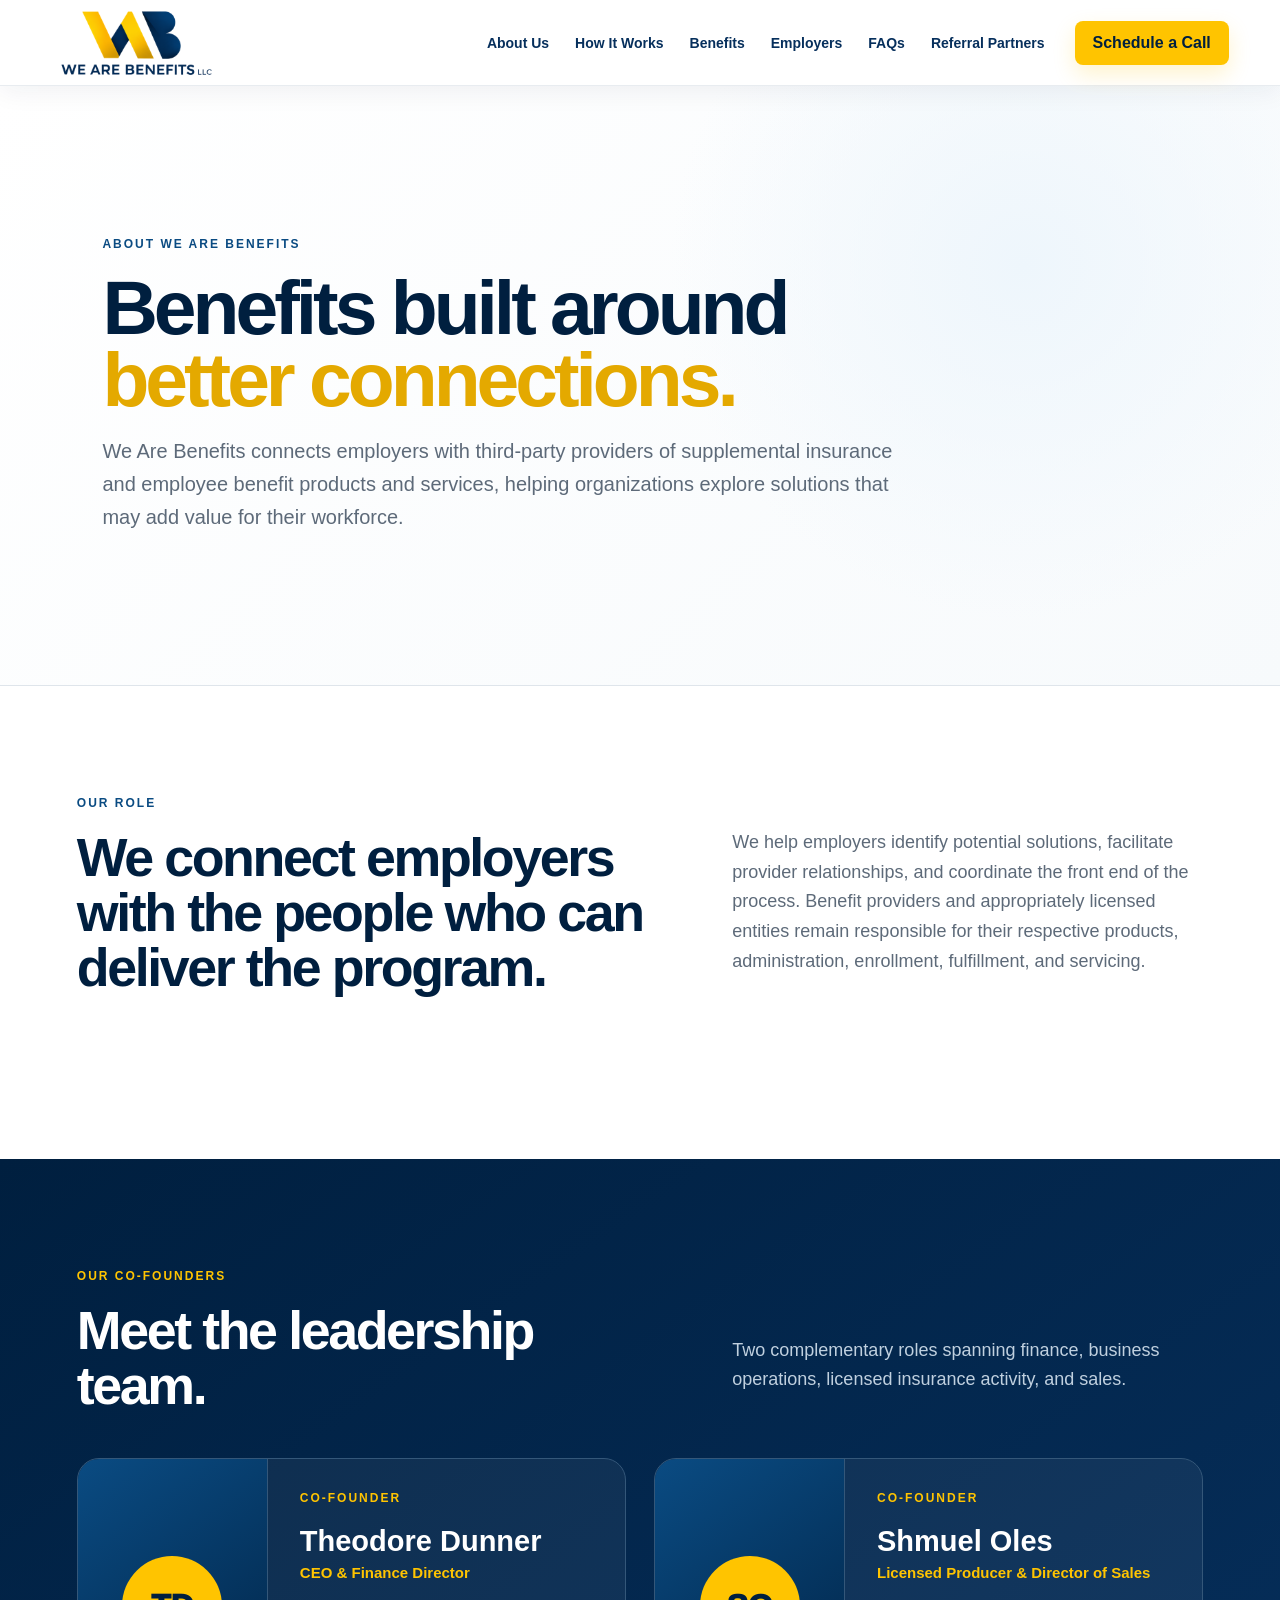
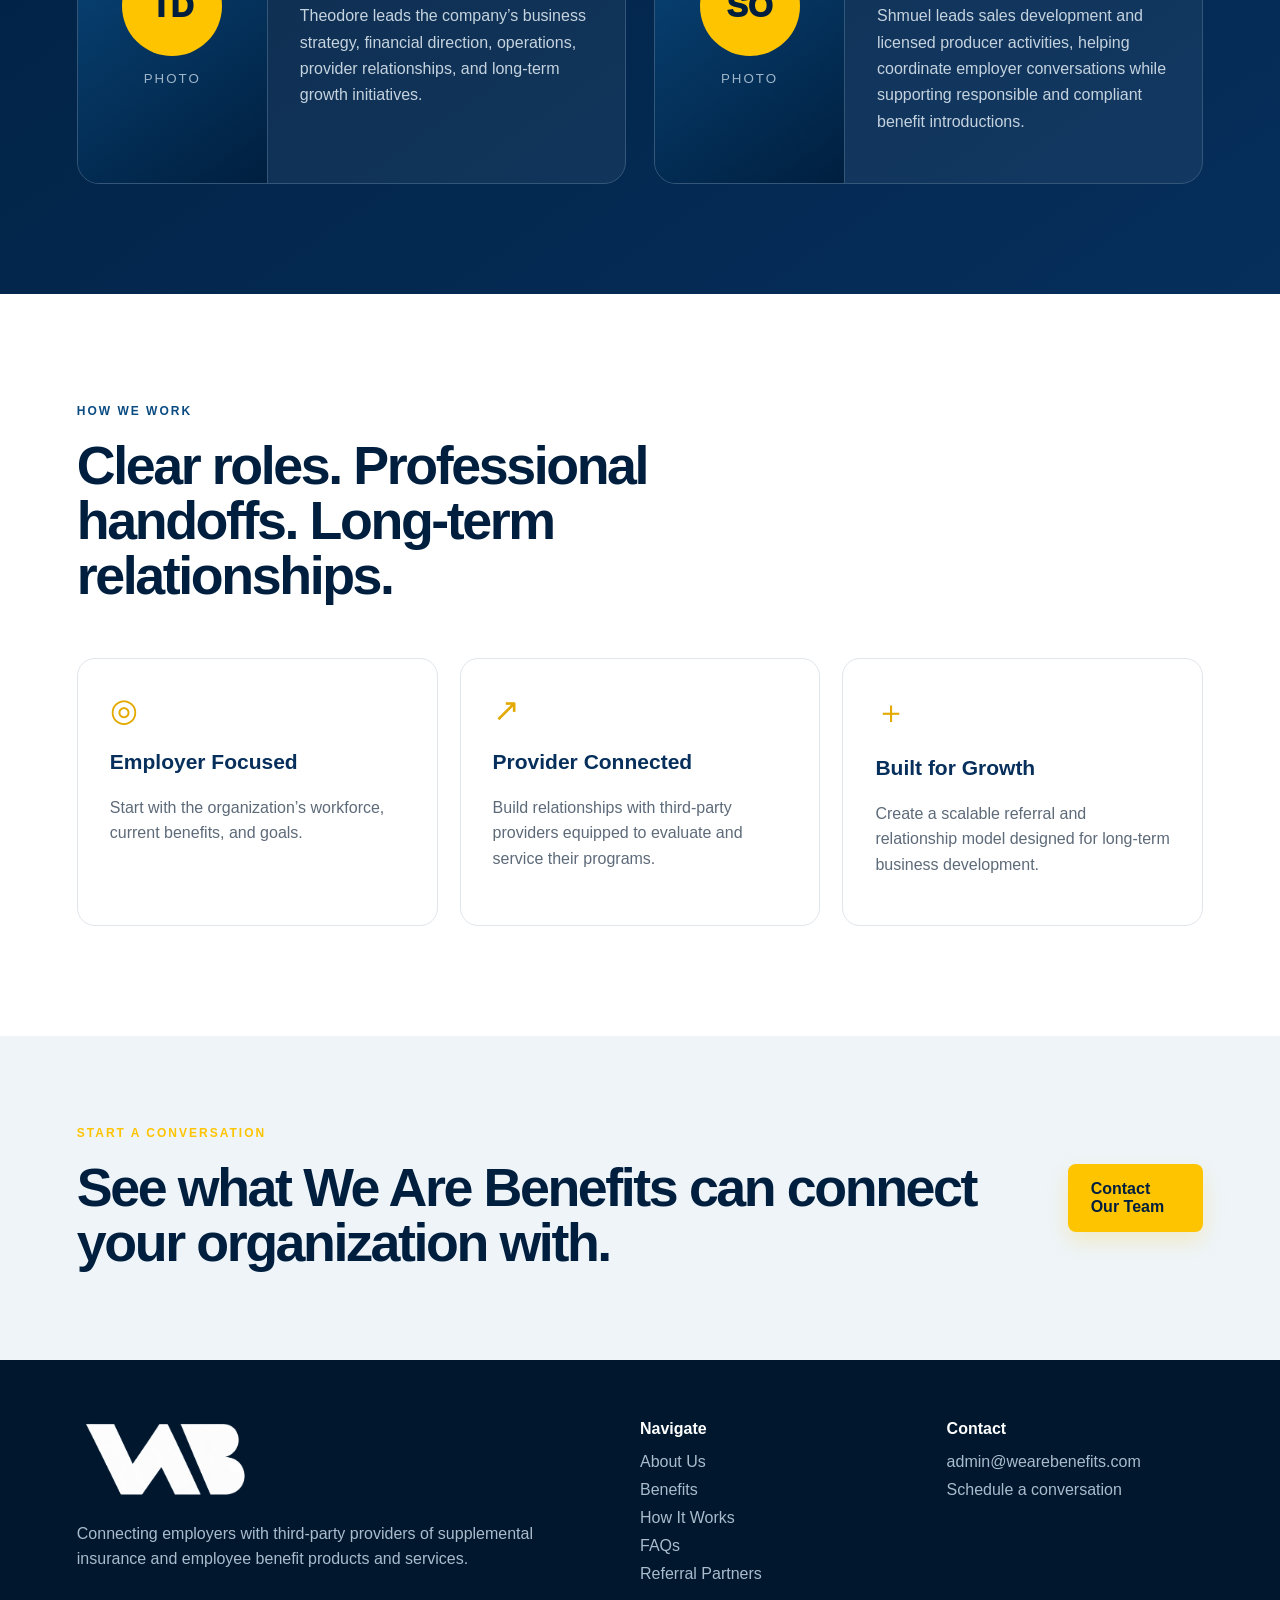
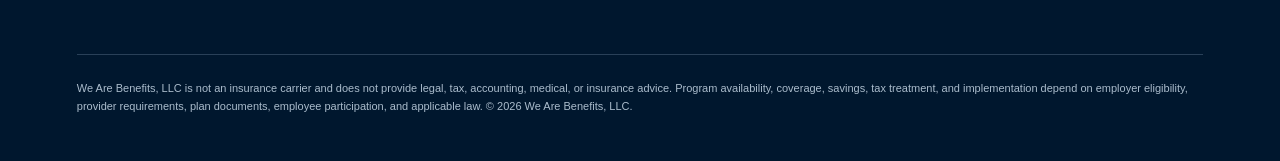
==== about.html @ 4e1fd021 "Add files via upload" ====
<!doctype html><html lang="en"><head><meta charset="utf-8"><meta name="viewport" content="width=device-width,initial-scale=1"><link rel="stylesheet" href="styles.css"><link rel="stylesheet" href="pages-additions.css"><title>About Us | We Are Benefits</title></head><body><header class="site-header"><a class="brand" href="index.html"><img src="wab-logo-yb-with-name.png" alt="We Are Benefits LLC"></a><button class="menu" aria-label="Toggle menu">☰</button><nav><a href="about.html">About Us</a><a href="index.html#how">How It Works</a><a href="index.html#benefits">Benefits</a><a href="index.html#employers">Employers</a><a href="faq.html">FAQs</a><a href="referral-partners.html">Referral Partners</a></nav><a class="btn btn-small" href="mailto:admin@wearebenefits.com">Schedule a Call</a></header><main class="subpage"><section class="page-hero about-hero"><div class="eyebrow">ABOUT WE ARE BENEFITS</div><h1>Benefits built around<br><span>better connections.</span></h1><p>We Are Benefits connects employers with third-party providers of supplemental insurance and employee benefit products and services, helping organizations explore solutions that may add value for their workforce.</p></section>
<section class="section"><div class="section-head"><div><div class="eyebrow">OUR ROLE</div><h2>We connect employers with the people who can deliver the program.</h2></div><p>We help employers identify potential solutions, facilitate provider relationships, and coordinate the front end of the process. Benefit providers and appropriately licensed entities remain responsible for their respective products, administration, enrollment, fulfillment, and servicing.</p></div></section>
<section class="navy-section team-section"><div class="section-head light"><div><div class="eyebrow gold">OUR CO-FOUNDERS</div><h2>Meet the leadership team.</h2></div><p>Two complementary roles spanning finance, business operations, licensed insurance activity, and sales.</p></div><div class="team-grid"><article class="person-card"><div class="person-photo"><span>TD</span><small>PHOTO</small></div><div class="person-copy"><div class="eyebrow gold">CO-FOUNDER</div><h3>Theodore Dunner</h3><h4>CEO &amp; Finance Director</h4><p>Theodore leads the company’s business strategy, financial direction, operations, provider relationships, and long-term growth initiatives.</p></div></article><article class="person-card"><div class="person-photo"><span>SO</span><small>PHOTO</small></div><div class="person-copy"><div class="eyebrow gold">CO-FOUNDER</div><h3>Shmuel Oles</h3><h4>Licensed Producer &amp; Director of Sales</h4><p>Shmuel leads sales development and licensed producer activities, helping coordinate employer conversations while supporting responsible and compliant benefit introductions.</p></div></article></div></section>
<section class="section values"><div class="section-head"><div><div class="eyebrow">HOW WE WORK</div><h2>Clear roles. Professional handoffs. Long-term relationships.</h2></div></div><div class="three"><article><div class="icon">◎</div><h3>Employer Focused</h3><p>Start with the organization’s workforce, current benefits, and goals.</p></article><article><div class="icon">↗</div><h3>Provider Connected</h3><p>Build relationships with third-party providers equipped to evaluate and service their programs.</p></article><article><div class="icon">＋</div><h3>Built for Growth</h3><p>Create a scalable referral and relationship model designed for long-term business development.</p></article></div></section>
<section class="partners"><div><div class="eyebrow gold">START A CONVERSATION</div><h2>See what We Are Benefits can connect your organization with.</h2></div><a class="btn" href="mailto:admin@wearebenefits.com">Contact Our Team</a></section></main><footer><div><img src="WAB_Logo_YW.png" alt="We Are Benefits LLC"><p>Connecting employers with third-party providers of supplemental insurance and employee benefit products and services.</p></div><div><b>Navigate</b><a href="about.html">About Us</a><a href="index.html#benefits">Benefits</a><a href="index.html#how">How It Works</a><a href="faq.html">FAQs</a><a href="referral-partners.html">Referral Partners</a></div><div><b>Contact</b><a href="mailto:admin@wearebenefits.com">admin@wearebenefits.com</a><a href="mailto:admin@wearebenefits.com">Schedule a conversation</a></div><p class="legal">We Are Benefits, LLC is not an insurance carrier and does not provide legal, tax, accounting, medical, or insurance advice. Program availability, coverage, savings, tax treatment, and implementation depend on employer eligibility, provider requirements, plan documents, employee participation, and applicable law. © 2026 We Are Benefits, LLC.</p></footer><script src="script.js"></script></body></html>
---- styles.css ----
:root{--navy:#062f5c;--navy2:#001f3f;--blue:#0a4b82;--gold:#ffc400;--gold2:#e4a900;--ink:#0b1d31;--muted:#5d6a79;--paper:#f7f8fa;--line:#dfe5eb}*{box-sizing:border-box}html{scroll-behavior:smooth;scroll-padding-top:92px}body{margin:0;font-family:Inter,Arial,Helvetica,sans-serif;color:var(--ink);background:white}.site-header{height:86px;position:fixed;z-index:1000;top:0;left:0;right:0;display:flex;align-items:center;gap:30px;padding:12px max(4vw,24px);background:rgba(255,255,255,.96);backdrop-filter:blur(16px);border-bottom:1px solid rgba(6,47,92,.09);box-shadow:0 6px 24px rgba(0,31,63,.06)}.brand img{width:172px;display:block}.site-header nav{display:flex;gap:26px;margin-left:auto}.site-header nav a,.text-link{color:var(--navy);text-decoration:none;font-weight:700;font-size:14px}.btn{display:inline-flex;justify-content:center;align-items:center;padding:16px 23px;border-radius:8px;background:var(--gold);color:var(--navy2);font-weight:900;text-decoration:none;border:0;box-shadow:0 9px 22px rgba(255,196,0,.2);transition:.2s}.btn:hover{transform:translateY(-2px)}.btn-small{padding:13px 18px}.menu{display:none;border:0;background:none;font-size:26px;color:var(--navy)}main{padding-top:86px}.hero{min-height:720px;padding:92px max(6vw,40px) 72px;display:grid;grid-template-columns:1.05fr .95fr;gap:70px;align-items:center;overflow:hidden;background:radial-gradient(circle at 75% 25%,#eef6fc 0,transparent 30%),linear-gradient(135deg,#fff 0,#f9fbfd 70%)}.eyebrow{font-size:12px;letter-spacing:2px;font-weight:900;color:var(--blue);margin-bottom:20px}.eyebrow.gold{color:var(--gold)}h1{font-size:clamp(56px,6vw,92px);line-height:.94;letter-spacing:-4px;margin:0;color:var(--navy2)}h1 span,.contact h2 span{color:var(--gold2)}.hero-copy>p{font-size:20px;line-height:1.65;color:var(--muted);max-width:700px}.actions{display:flex;gap:24px;align-items:center;margin:34px 0}.trust{display:flex;flex-wrap:wrap;gap:12px 22px;padding-top:28px;border-top:1px solid var(--line);font-size:13px;color:var(--muted)}.trust b{color:var(--navy)}.hero-art{height:540px;position:relative;display:flex;align-items:center;justify-content:center}.gold-slab{position:absolute;width:300px;height:520px;background:linear-gradient(160deg,var(--gold),#f0a900);transform:rotate(-17deg);border-radius:18px;right:14%;box-shadow:0 30px 70px rgba(228,169,0,.25)}.dashboard{position:relative;width:min(520px,92%);background:linear-gradient(145deg,#063c70,#001f3f);border-radius:24px;padding:34px;color:#fff;box-shadow:0 35px 70px rgba(0,31,63,.3);transform:rotate(2deg)}.dash-top{display:flex;justify-content:space-between;font-size:13px;color:#c9d9e8}.dash-top b{color:var(--gold)}.metric{padding:50px 0 25px}.metric small,.metric span{display:block;color:#b9cadb}.metric strong{display:block;font-size:56px;margin:8px 0}.bars{height:130px;display:flex;align-items:flex-end;gap:12px;border-bottom:1px solid #52708d}.bars i{flex:1;background:linear-gradient(var(--gold),#f0a900);border-radius:5px 5px 0 0}.mini-grid{display:grid;grid-template-columns:1fr 1fr;gap:15px;margin-top:25px}.mini-grid div{background:rgba(255,255,255,.07);padding:16px;border-radius:12px}.mini-grid small{display:block;color:#a8bfd3}.stat-strip{display:grid;grid-template-columns:repeat(4,1fr);background:var(--navy2);color:white;padding:28px max(6vw,40px);gap:30px}.stat-strip div{border-right:1px solid #36536e}.stat-strip div:last-child{border:0}.stat-strip b,.stat-strip span{display:block}.stat-strip b{font-size:25px;color:var(--gold)}.stat-strip span{font-size:13px;color:#b8c8d8;margin-top:5px}.section,.process{padding:110px max(6vw,40px)}.section-head{display:grid;grid-template-columns:1.1fr .9fr;gap:80px;align-items:end;margin-bottom:55px}.section-head h2,.partners h2,.contact h2,.calc-copy h2{font-size:clamp(38px,4.2vw,64px);line-height:1.02;letter-spacing:-2.4px;margin:0;color:var(--navy2)}.section-head>p{font-size:18px;line-height:1.65;color:var(--muted)}.cards{display:grid;grid-template-columns:repeat(4,1fr);gap:18px}.cards article,.three article{padding:32px;border:1px solid var(--line);border-radius:18px;background:#fff}.cards span{font-size:12px;font-weight:900;color:var(--gold2)}h3{color:var(--navy);font-size:21px}.cards p,.three p{color:var(--muted);line-height:1.6}.navy-section{padding:110px max(6vw,40px);background:linear-gradient(145deg,var(--navy2),var(--navy));color:white}.section-head.light h2{color:white}.section-head.light>p{color:#c0d0df}.benefit-grid{display:grid;grid-template-columns:.9fr 1.1fr;gap:50px}.benefit-feature{padding:40px;border:1px solid #345779;border-radius:20px;background:rgba(255,255,255,.04)}.benefit-feature h3{font-size:30px;color:white}.benefit-feature p{line-height:1.7;color:#c5d3df}.benefit-feature a{color:var(--gold);font-weight:900}.orb{width:100px;height:100px;border-radius:50%;display:grid;place-items:center;background:var(--gold);color:var(--navy2);font-weight:1000;font-size:25px}.benefit-list{display:grid;grid-template-columns:1fr 1fr;gap:16px}.benefit-list>div{padding:28px;border-radius:16px;background:white;color:var(--ink);display:flex;gap:15px}.benefit-list b{color:var(--gold2);font-size:24px}.benefit-list strong,.benefit-list small{display:block}.benefit-list small{color:var(--muted);line-height:1.5;margin-top:8px}.three{display:grid;grid-template-columns:repeat(3,1fr);gap:22px}.icon{font-size:32px;color:var(--gold2)}.process{background:var(--paper)}.steps{display:grid;grid-template-columns:repeat(4,1fr);gap:0}.steps>div{padding:35px 30px;border-top:3px solid var(--navy);border-right:1px solid var(--line)}.steps span{font-weight:900;color:var(--gold2)}.steps p{color:var(--muted);line-height:1.55}.calculator{padding:110px max(6vw,40px);background:var(--navy2);color:white;display:grid;grid-template-columns:.9fr 1.1fr;gap:80px;align-items:center}.calc-copy h2{color:white}.calc-copy p{font-size:18px;color:#c3d2df;line-height:1.7}.calc-copy .fine{font-size:12px;color:#8fa6ba}.calc-box{background:white;color:var(--ink);border-radius:24px;padding:38px}.calc-box label{font-weight:800;color:var(--navy)}.counter{display:grid;grid-template-columns:55px 1fr 55px;gap:10px;margin:18px 0}.counter button,.counter input{height:56px;border:1px solid var(--line);border-radius:10px;background:white;text-align:center;font-size:20px;font-weight:800;color:var(--navy)}#range{width:100%;accent-color:var(--gold2)}.result{margin:28px 0;padding:28px;border-radius:16px;background:#f2f6fa}.result small,.result span{display:block}.result strong{font-size:52px;color:var(--navy);display:inline-block;margin:8px 8px 0 0}.calc-stats{display:grid;grid-template-columns:1fr 1fr;gap:12px;margin-bottom:20px}.calc-stats div{border:1px solid var(--line);padding:18px;border-radius:12px}.calc-stats small,.calc-stats b{display:block}.calc-stats small{color:var(--muted);margin-bottom:5px}.full{width:100%}.faq{max-width:1100px;margin:auto}.faq details{border-top:1px solid var(--line);padding:24px 4px}.faq details:last-child{border-bottom:1px solid var(--line)}summary{font-size:20px;font-weight:800;color:var(--navy);cursor:pointer}.faq details p{color:var(--muted);line-height:1.65;max-width:850px}.partners{padding:90px max(6vw,40px);display:flex;align-items:center;justify-content:space-between;gap:50px;background:#eef4f8}.partners p{color:var(--muted);max-width:700px;line-height:1.65}.contact{padding:90px max(6vw,40px);background:linear-gradient(120deg,#fff,#f8fafc);display:grid;grid-template-columns:200px 1fr auto;gap:50px;align-items:center;border-top:1px solid var(--line)}.contact img{width:190px}.contact p{color:var(--muted)}footer{padding:60px max(6vw,40px) 35px;background:#00172e;color:#aabccc;display:grid;grid-template-columns:2fr 1fr 1fr;gap:50px}footer img{width:180px;filter:brightness(0) invert(1)}footer p{line-height:1.6;max-width:500px}footer b{color:white;display:block;margin-bottom:15px}footer a{display:block;color:#aabccc;text-decoration:none;margin:10px 0}.legal{grid-column:1/-1;border-top:1px solid #294058;padding-top:25px;font-size:11px;max-width:none}@media(max-width:1000px){.site-header nav{display:none;position:absolute;top:86px;left:0;right:0;background:white;padding:25px;flex-direction:column}.site-header nav.open{display:flex}.menu{display:block;margin-left:auto}.site-header>.btn{display:none}.hero,.section-head,.benefit-grid,.calculator{grid-template-columns:1fr}.hero{padding-top:55px}.hero-art{height:460px}.cards,.steps{grid-template-columns:1fr 1fr}.three{grid-template-columns:1fr}.contact{grid-template-columns:1fr}.contact img{width:150px}}@media(max-width:650px){.site-header{height:74px}.brand img{width:135px}main{padding-top:74px}h1{font-size:52px;letter-spacing:-2.5px}.hero,.section,.process,.navy-section,.calculator{padding-left:22px;padding-right:22px}.hero-art{height:390px}.dashboard{padding:24px}.metric strong{font-size:42px}.stat-strip,.cards,.benefit-list,.steps{grid-template-columns:1fr}.stat-strip div{border-right:0;border-bottom:1px solid #36536e;padding-bottom:15px}.section-head{gap:20px}.calc-box{padding:24px}.result strong{font-size:40px}.partners{padding:65px 22px;display:block}.partners .btn{margin-top:25px}footer{grid-template-columns:1fr;padding-left:22px;padding-right:22px}}
---- pages-additions.css ----
/* Multi-page additions */
.subpage{padding-top:86px}.page-hero{min-height:600px;padding:110px max(8vw,50px) 90px;display:flex;flex-direction:column;justify-content:center;background:radial-gradient(circle at 80% 30%,#eef6fc 0,transparent 32%),linear-gradient(135deg,#fff,#f7fafc);border-bottom:1px solid var(--line)}.page-hero h1{max-width:950px}.page-hero>p{font-size:20px;line-height:1.65;color:var(--muted);max-width:790px}.faq-jumps{display:flex;flex-wrap:wrap;gap:10px;margin:-20px 0 65px}.faq-jumps a{padding:11px 15px;border:1px solid var(--line);border-radius:999px;color:var(--navy);text-decoration:none;font-weight:800;font-size:13px}.faq-group{scroll-margin-top:110px;margin:0 0 75px}.faq-group h2{font-size:32px;color:var(--navy2);margin:0 0 22px}.faq-group details{border-top:1px solid var(--line);padding:22px 4px}.faq-group details:last-child{border-bottom:1px solid var(--line)}.faq-group details p{max-width:900px;color:var(--muted);line-height:1.65}.two-tier{display:grid;grid-template-columns:1fr 1fr;gap:24px}.two-tier article{padding:42px;border:1px solid var(--line);border-radius:20px}.two-tier span{color:var(--gold2);font-weight:900}.two-tier h3{font-size:27px}.two-tier p{color:var(--muted);line-height:1.65}.partner-reasons{display:grid;grid-template-columns:repeat(3,1fr);gap:18px}.partner-reasons article{border:1px solid #345779;border-radius:18px;padding:30px;background:rgba(255,255,255,.04)}.partner-reasons b{color:var(--gold)}.partner-reasons h3{color:#fff}.partner-reasons p{color:#c5d3df;line-height:1.6}.partner-form{display:grid;grid-template-columns:1fr 1fr;gap:20px}.partner-form label{font-weight:800;color:var(--navy);font-size:14px}.partner-form input,.partner-form textarea{display:block;width:100%;margin-top:8px;border:1px solid var(--line);border-radius:10px;padding:15px;font:inherit}.partner-form .wide{grid-column:1/-1}.partner-form .btn{justify-self:start}.fine-print{font-size:12px;color:var(--muted);line-height:1.6;margin-top:30px}.team-grid{display:grid;grid-template-columns:1fr 1fr;gap:28px}.person-card{display:grid;grid-template-columns:190px 1fr;overflow:hidden;border:1px solid #345779;border-radius:22px;background:rgba(255,255,255,.05)}.person-photo{min-height:300px;display:flex;flex-direction:column;align-items:center;justify-content:center;background:linear-gradient(145deg,#0a4b82,#001f3f);border-right:1px solid #345779}.person-photo span{width:100px;height:100px;border-radius:50%;display:grid;place-items:center;background:var(--gold);color:var(--navy2);font-size:32px;font-weight:1000}.person-photo small{margin-top:15px;letter-spacing:2px;color:#9fb5c9}.person-copy{padding:32px}.person-copy h3{color:#fff;font-size:29px;margin:0 0 6px}.person-copy h4{color:var(--gold);font-size:15px;margin:0 0 22px}.person-copy p{color:#c5d3df;line-height:1.65}.team-section .section-head{margin-bottom:45px}@media(max-width:900px){.two-tier,.partner-reasons,.team-grid{grid-template-columns:1fr}.person-card{grid-template-columns:150px 1fr}.partner-form{grid-template-columns:1fr}.partner-form .wide{grid-column:auto}}@media(max-width:650px){.subpage{padding-top:74px}.page-hero{min-height:500px;padding:75px 22px 60px}.page-hero>p{font-size:17px}.person-card{grid-template-columns:1fr}.person-photo{min-height:220px;border-right:0;border-bottom:1px solid #345779}}
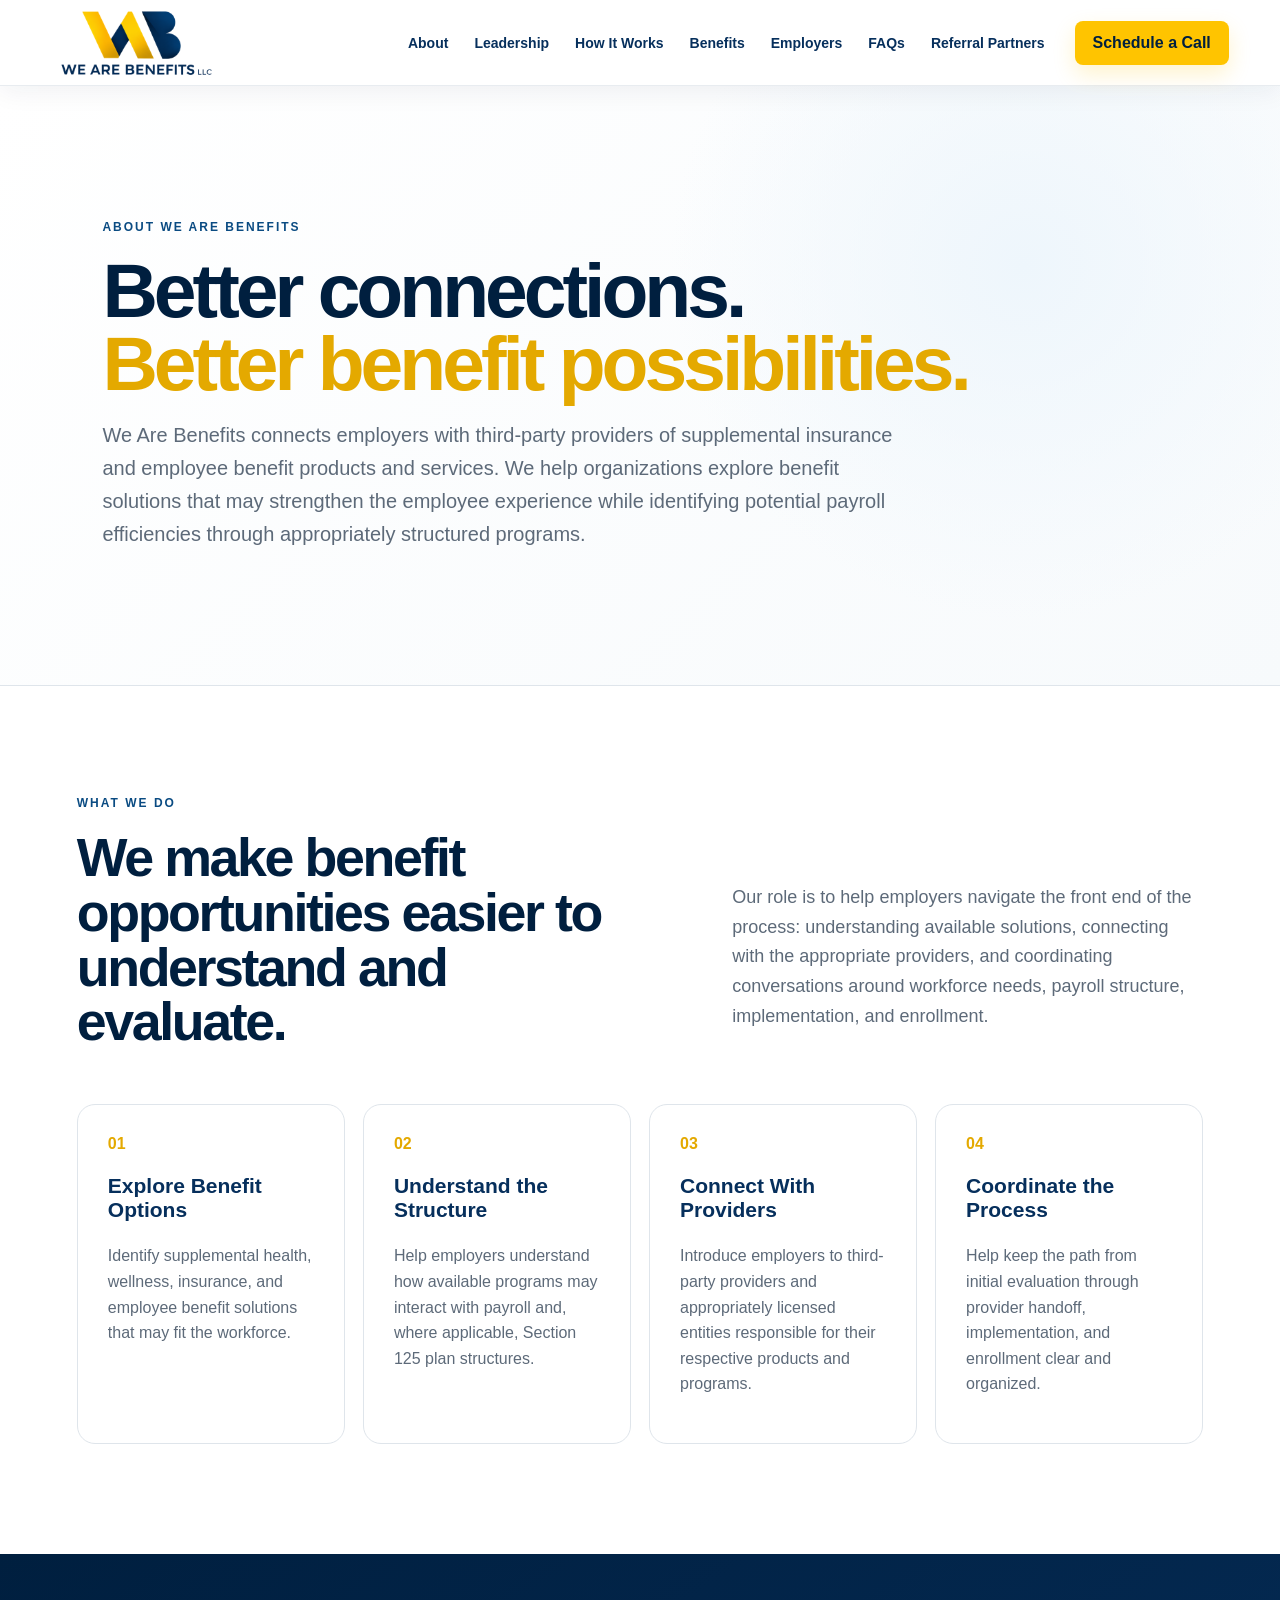
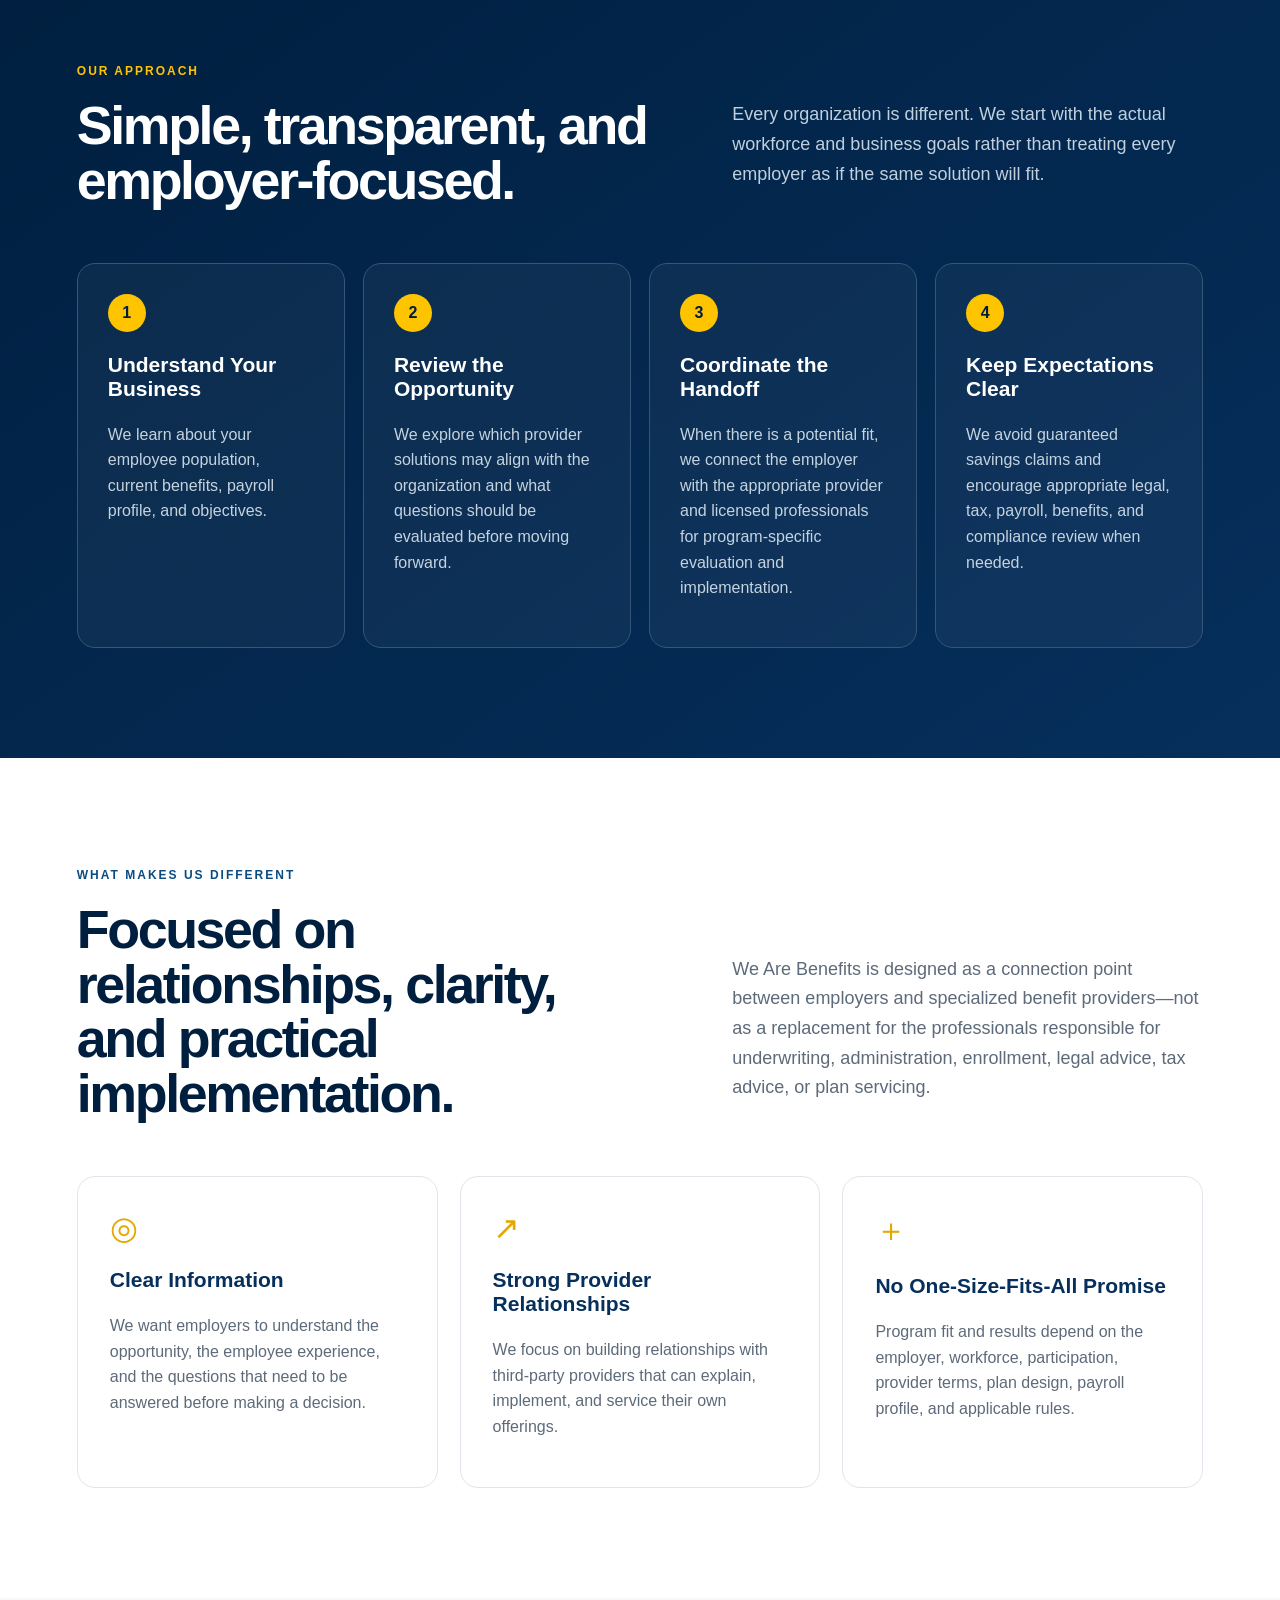
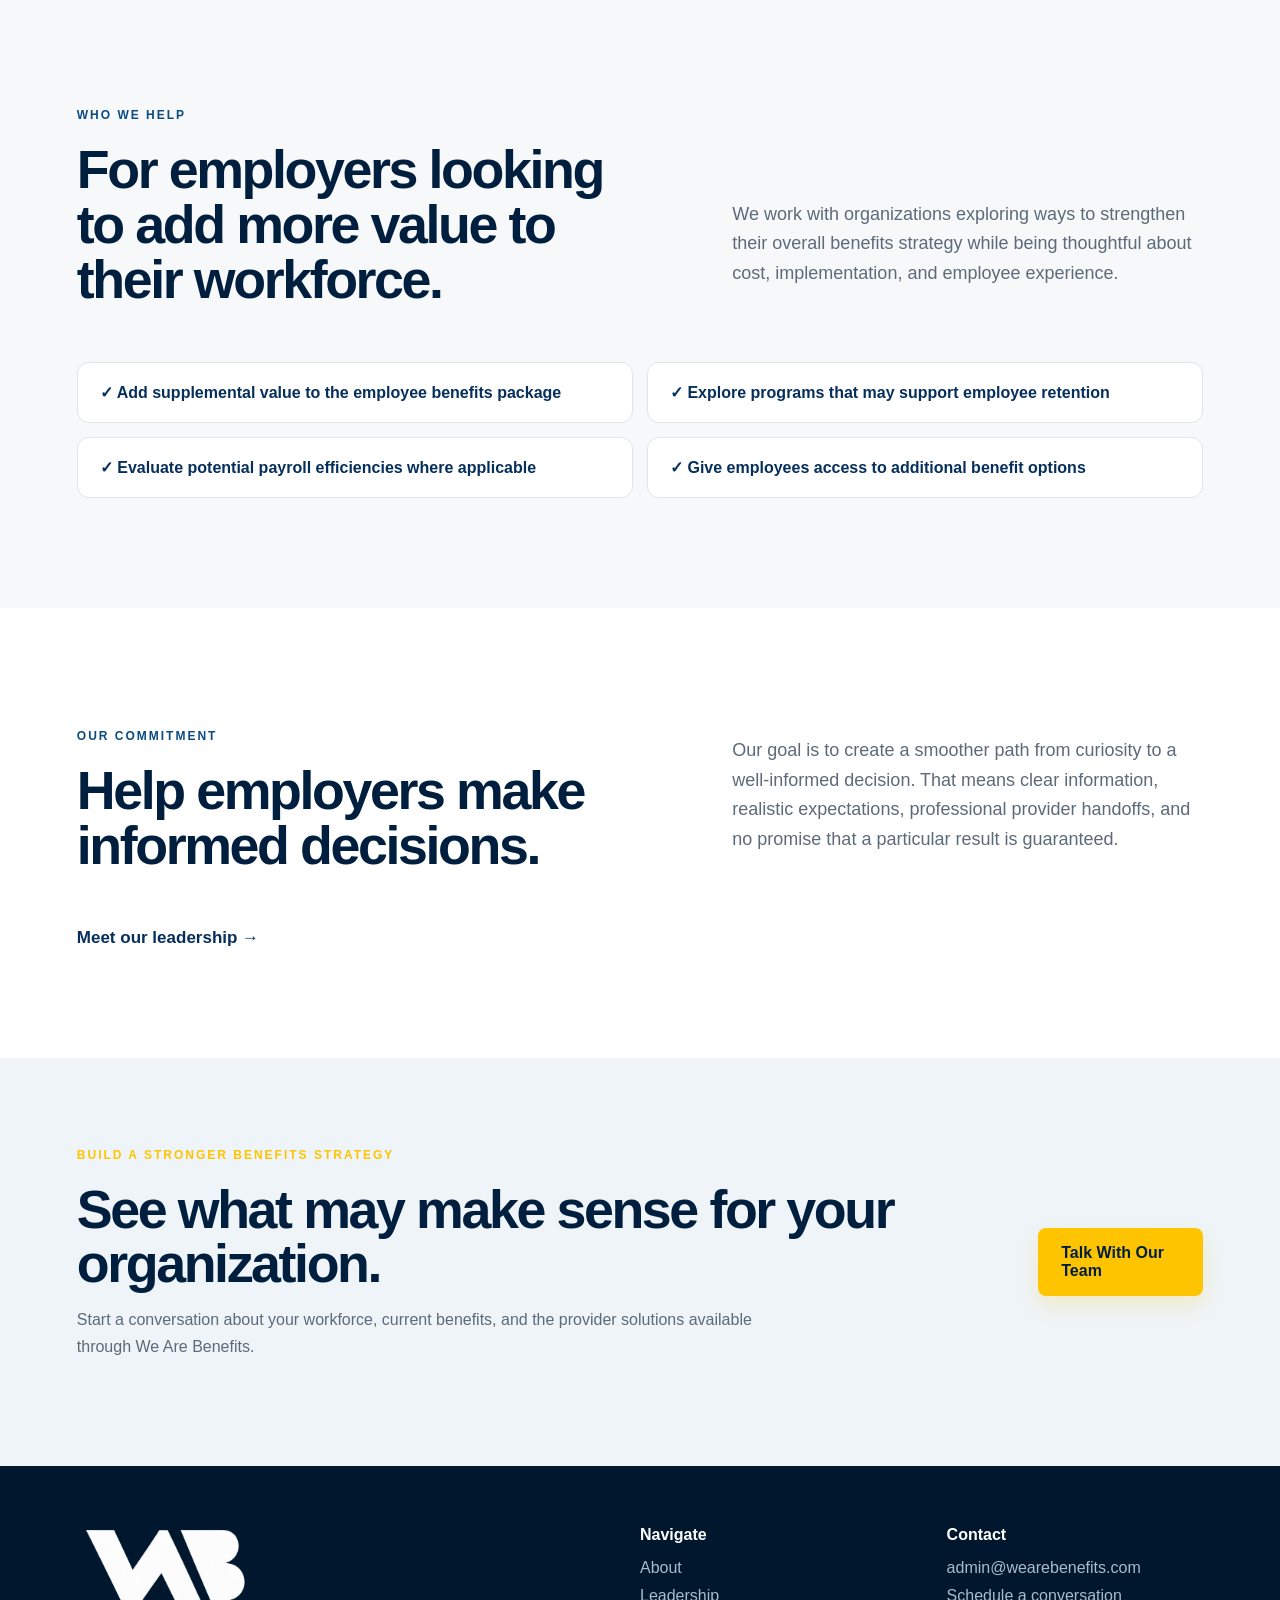
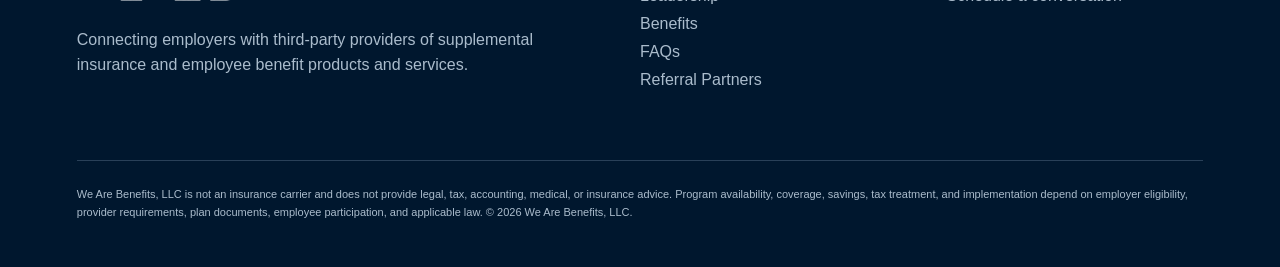
==== commit a668c0fc: "Add files via upload" ====
--- a/about.html
+++ b/about.html
@@ -1,5 +1,9 @@
-<!doctype html><html lang="en"><head><meta charset="utf-8"><meta name="viewport" content="width=device-width,initial-scale=1"><link rel="stylesheet" href="styles.css"><link rel="stylesheet" href="pages-additions.css"><title>About Us | We Are Benefits</title></head><body><header class="site-header"><a class="brand" href="index.html"><img src="wab-logo-yb-with-name.png" alt="We Are Benefits LLC"></a><button class="menu" aria-label="Toggle menu">☰</button><nav><a href="about.html">About Us</a><a href="index.html#how">How It Works</a><a href="index.html#benefits">Benefits</a><a href="index.html#employers">Employers</a><a href="faq.html">FAQs</a><a href="referral-partners.html">Referral Partners</a></nav><a class="btn btn-small" href="mailto:admin@wearebenefits.com">Schedule a Call</a></header><main class="subpage"><section class="page-hero about-hero"><div class="eyebrow">ABOUT WE ARE BENEFITS</div><h1>Benefits built around<br><span>better connections.</span></h1><p>We Are Benefits connects employers with third-party providers of supplemental insurance and employee benefit products and services, helping organizations explore solutions that may add value for their workforce.</p></section>
-<section class="section"><div class="section-head"><div><div class="eyebrow">OUR ROLE</div><h2>We connect employers with the people who can deliver the program.</h2></div><p>We help employers identify potential solutions, facilitate provider relationships, and coordinate the front end of the process. Benefit providers and appropriately licensed entities remain responsible for their respective products, administration, enrollment, fulfillment, and servicing.</p></div></section>
-<section class="navy-section team-section"><div class="section-head light"><div><div class="eyebrow gold">OUR CO-FOUNDERS</div><h2>Meet the leadership team.</h2></div><p>Two complementary roles spanning finance, business operations, licensed insurance activity, and sales.</p></div><div class="team-grid"><article class="person-card"><div class="person-photo"><span>TD</span><small>PHOTO</small></div><div class="person-copy"><div class="eyebrow gold">CO-FOUNDER</div><h3>Theodore Dunner</h3><h4>CEO &amp; Finance Director</h4><p>Theodore leads the company’s business strategy, financial direction, operations, provider relationships, and long-term growth initiatives.</p></div></article><article class="person-card"><div class="person-photo"><span>SO</span><small>PHOTO</small></div><div class="person-copy"><div class="eyebrow gold">CO-FOUNDER</div><h3>Shmuel Oles</h3><h4>Licensed Producer &amp; Director of Sales</h4><p>Shmuel leads sales development and licensed producer activities, helping coordinate employer conversations while supporting responsible and compliant benefit introductions.</p></div></article></div></section>
-<section class="section values"><div class="section-head"><div><div class="eyebrow">HOW WE WORK</div><h2>Clear roles. Professional handoffs. Long-term relationships.</h2></div></div><div class="three"><article><div class="icon">◎</div><h3>Employer Focused</h3><p>Start with the organization’s workforce, current benefits, and goals.</p></article><article><div class="icon">↗</div><h3>Provider Connected</h3><p>Build relationships with third-party providers equipped to evaluate and service their programs.</p></article><article><div class="icon">＋</div><h3>Built for Growth</h3><p>Create a scalable referral and relationship model designed for long-term business development.</p></article></div></section>
-<section class="partners"><div><div class="eyebrow gold">START A CONVERSATION</div><h2>See what We Are Benefits can connect your organization with.</h2></div><a class="btn" href="mailto:admin@wearebenefits.com">Contact Our Team</a></section></main><footer><div><img src="WAB_Logo_YW.png" alt="We Are Benefits LLC"><p>Connecting employers with third-party providers of supplemental insurance and employee benefit products and services.</p></div><div><b>Navigate</b><a href="about.html">About Us</a><a href="index.html#benefits">Benefits</a><a href="index.html#how">How It Works</a><a href="faq.html">FAQs</a><a href="referral-partners.html">Referral Partners</a></div><div><b>Contact</b><a href="mailto:admin@wearebenefits.com">admin@wearebenefits.com</a><a href="mailto:admin@wearebenefits.com">Schedule a conversation</a></div><p class="legal">We Are Benefits, LLC is not an insurance carrier and does not provide legal, tax, accounting, medical, or insurance advice. Program availability, coverage, savings, tax treatment, and implementation depend on employer eligibility, provider requirements, plan documents, employee participation, and applicable law. © 2026 We Are Benefits, LLC.</p></footer><script src="script.js"></script></body></html>+<!doctype html><html lang="en"><head><meta charset="utf-8"><meta name="viewport" content="width=device-width,initial-scale=1"><link rel="stylesheet" href="styles.css"><link rel="stylesheet" href="pages-additions.css"><title>About | We Are Benefits</title></head><body><header class="site-header"><a class="brand" href="index.html"><img src="wab-logo-yb-with-name.png" alt="We Are Benefits LLC"></a><button class="menu" aria-label="Toggle menu">☰</button><nav><a href="about.html">About</a><a href="leadership.html">Leadership</a><a href="index.html#how">How It Works</a><a href="index.html#benefits">Benefits</a><a href="index.html#employers">Employers</a><a href="faq.html">FAQs</a><a href="referral-partners.html">Referral Partners</a></nav><a class="btn btn-small" href="mailto:admin@wearebenefits.com">Schedule a Call</a></header><main class="subpage">
+<section class="page-hero"><div class="eyebrow">ABOUT WE ARE BENEFITS</div><h1>Better connections.<br><span>Better benefit possibilities.</span></h1><p>We Are Benefits connects employers with third-party providers of supplemental insurance and employee benefit products and services. We help organizations explore benefit solutions that may strengthen the employee experience while identifying potential payroll efficiencies through appropriately structured programs.</p></section>
+<section class="section"><div class="section-head"><div><div class="eyebrow">WHAT WE DO</div><h2>We make benefit opportunities easier to understand and evaluate.</h2></div><p>Our role is to help employers navigate the front end of the process: understanding available solutions, connecting with the appropriate providers, and coordinating conversations around workforce needs, payroll structure, implementation, and enrollment.</p></div><div class="about-points"><article><span>01</span><h3>Explore Benefit Options</h3><p>Identify supplemental health, wellness, insurance, and employee benefit solutions that may fit the workforce.</p></article><article><span>02</span><h3>Understand the Structure</h3><p>Help employers understand how available programs may interact with payroll and, where applicable, Section 125 plan structures.</p></article><article><span>03</span><h3>Connect With Providers</h3><p>Introduce employers to third-party providers and appropriately licensed entities responsible for their respective products and programs.</p></article><article><span>04</span><h3>Coordinate the Process</h3><p>Help keep the path from initial evaluation through provider handoff, implementation, and enrollment clear and organized.</p></article></div></section>
+<section class="navy-section"><div class="section-head light"><div><div class="eyebrow gold">OUR APPROACH</div><h2>Simple, transparent, and employer-focused.</h2></div><p>Every organization is different. We start with the actual workforce and business goals rather than treating every employer as if the same solution will fit.</p></div><div class="approach-grid"><article><b>1</b><h3>Understand Your Business</h3><p>We learn about your employee population, current benefits, payroll profile, and objectives.</p></article><article><b>2</b><h3>Review the Opportunity</h3><p>We explore which provider solutions may align with the organization and what questions should be evaluated before moving forward.</p></article><article><b>3</b><h3>Coordinate the Handoff</h3><p>When there is a potential fit, we connect the employer with the appropriate provider and licensed professionals for program-specific evaluation and implementation.</p></article><article><b>4</b><h3>Keep Expectations Clear</h3><p>We avoid guaranteed savings claims and encourage appropriate legal, tax, payroll, benefits, and compliance review when needed.</p></article></div></section>
+<section class="section"><div class="section-head"><div><div class="eyebrow">WHAT MAKES US DIFFERENT</div><h2>Focused on relationships, clarity, and practical implementation.</h2></div><p>We Are Benefits is designed as a connection point between employers and specialized benefit providers—not as a replacement for the professionals responsible for underwriting, administration, enrollment, legal advice, tax advice, or plan servicing.</p></div><div class="three"><article><div class="icon">◎</div><h3>Clear Information</h3><p>We want employers to understand the opportunity, the employee experience, and the questions that need to be answered before making a decision.</p></article><article><div class="icon">↗</div><h3>Strong Provider Relationships</h3><p>We focus on building relationships with third-party providers that can explain, implement, and service their own offerings.</p></article><article><div class="icon">＋</div><h3>No One-Size-Fits-All Promise</h3><p>Program fit and results depend on the employer, workforce, participation, provider terms, plan design, payroll profile, and applicable rules.</p></article></div></section>
+<section class="process"><div class="section-head"><div><div class="eyebrow">WHO WE HELP</div><h2>For employers looking to add more value to their workforce.</h2></div><p>We work with organizations exploring ways to strengthen their overall benefits strategy while being thoughtful about cost, implementation, and employee experience.</p></div><div class="about-checks"><div>✓ Add supplemental value to the employee benefits package</div><div>✓ Explore programs that may support employee retention</div><div>✓ Evaluate potential payroll efficiencies where applicable</div><div>✓ Give employees access to additional benefit options</div></div></section>
+<section class="section commitment"><div class="section-head"><div><div class="eyebrow">OUR COMMITMENT</div><h2>Help employers make informed decisions.</h2></div><p>Our goal is to create a smoother path from curiosity to a well-informed decision. That means clear information, realistic expectations, professional provider handoffs, and no promise that a particular result is guaranteed.</p></div><a class="text-link" href="leadership.html">Meet our leadership →</a></section>
+<section class="partners"><div><div class="eyebrow gold">BUILD A STRONGER BENEFITS STRATEGY</div><h2>See what may make sense for your organization.</h2><p>Start a conversation about your workforce, current benefits, and the provider solutions available through We Are Benefits.</p></div><a class="btn" href="mailto:admin@wearebenefits.com">Talk With Our Team</a></section></main>
+<footer><div><img src="WAB_Logo_YW.png" alt="We Are Benefits LLC"><p>Connecting employers with third-party providers of supplemental insurance and employee benefit products and services.</p></div><div><b>Navigate</b><a href="about.html">About</a><a href="leadership.html">Leadership</a><a href="index.html#benefits">Benefits</a><a href="faq.html">FAQs</a><a href="referral-partners.html">Referral Partners</a></div><div><b>Contact</b><a href="mailto:admin@wearebenefits.com">admin@wearebenefits.com</a><a href="mailto:admin@wearebenefits.com">Schedule a conversation</a></div><p class="legal">We Are Benefits, LLC is not an insurance carrier and does not provide legal, tax, accounting, medical, or insurance advice. Program availability, coverage, savings, tax treatment, and implementation depend on employer eligibility, provider requirements, plan documents, employee participation, and applicable law. © 2026 We Are Benefits, LLC.</p></footer><script src="script.js"></script></body></html>
--- a/pages-additions.css
+++ b/pages-additions.css
@@ -1,3 +1,6 @@
 
 /* Multi-page additions */
 .subpage{padding-top:86px}.page-hero{min-height:600px;padding:110px max(8vw,50px) 90px;display:flex;flex-direction:column;justify-content:center;background:radial-gradient(circle at 80% 30%,#eef6fc 0,transparent 32%),linear-gradient(135deg,#fff,#f7fafc);border-bottom:1px solid var(--line)}.page-hero h1{max-width:950px}.page-hero>p{font-size:20px;line-height:1.65;color:var(--muted);max-width:790px}.faq-jumps{display:flex;flex-wrap:wrap;gap:10px;margin:-20px 0 65px}.faq-jumps a{padding:11px 15px;border:1px solid var(--line);border-radius:999px;color:var(--navy);text-decoration:none;font-weight:800;font-size:13px}.faq-group{scroll-margin-top:110px;margin:0 0 75px}.faq-group h2{font-size:32px;color:var(--navy2);margin:0 0 22px}.faq-group details{border-top:1px solid var(--line);padding:22px 4px}.faq-group details:last-child{border-bottom:1px solid var(--line)}.faq-group details p{max-width:900px;color:var(--muted);line-height:1.65}.two-tier{display:grid;grid-template-columns:1fr 1fr;gap:24px}.two-tier article{padding:42px;border:1px solid var(--line);border-radius:20px}.two-tier span{color:var(--gold2);font-weight:900}.two-tier h3{font-size:27px}.two-tier p{color:var(--muted);line-height:1.65}.partner-reasons{display:grid;grid-template-columns:repeat(3,1fr);gap:18px}.partner-reasons article{border:1px solid #345779;border-radius:18px;padding:30px;background:rgba(255,255,255,.04)}.partner-reasons b{color:var(--gold)}.partner-reasons h3{color:#fff}.partner-reasons p{color:#c5d3df;line-height:1.6}.partner-form{display:grid;grid-template-columns:1fr 1fr;gap:20px}.partner-form label{font-weight:800;color:var(--navy);font-size:14px}.partner-form input,.partner-form textarea{display:block;width:100%;margin-top:8px;border:1px solid var(--line);border-radius:10px;padding:15px;font:inherit}.partner-form .wide{grid-column:1/-1}.partner-form .btn{justify-self:start}.fine-print{font-size:12px;color:var(--muted);line-height:1.6;margin-top:30px}.team-grid{display:grid;grid-template-columns:1fr 1fr;gap:28px}.person-card{display:grid;grid-template-columns:190px 1fr;overflow:hidden;border:1px solid #345779;border-radius:22px;background:rgba(255,255,255,.05)}.person-photo{min-height:300px;display:flex;flex-direction:column;align-items:center;justify-content:center;background:linear-gradient(145deg,#0a4b82,#001f3f);border-right:1px solid #345779}.person-photo span{width:100px;height:100px;border-radius:50%;display:grid;place-items:center;background:var(--gold);color:var(--navy2);font-size:32px;font-weight:1000}.person-photo small{margin-top:15px;letter-spacing:2px;color:#9fb5c9}.person-copy{padding:32px}.person-copy h3{color:#fff;font-size:29px;margin:0 0 6px}.person-copy h4{color:var(--gold);font-size:15px;margin:0 0 22px}.person-copy p{color:#c5d3df;line-height:1.65}.team-section .section-head{margin-bottom:45px}@media(max-width:900px){.two-tier,.partner-reasons,.team-grid{grid-template-columns:1fr}.person-card{grid-template-columns:150px 1fr}.partner-form{grid-template-columns:1fr}.partner-form .wide{grid-column:auto}}@media(max-width:650px){.subpage{padding-top:74px}.page-hero{min-height:500px;padding:75px 22px 60px}.page-hero>p{font-size:17px}.person-card{grid-template-columns:1fr}.person-photo{min-height:220px;border-right:0;border-bottom:1px solid #345779}}
+
+/* About page additions */
+.about-points{display:grid;grid-template-columns:repeat(4,1fr);gap:18px}.about-points article{padding:30px;border:1px solid var(--line);border-radius:18px}.about-points span{color:var(--gold2);font-weight:900}.about-points p{color:var(--muted);line-height:1.6}.approach-grid{display:grid;grid-template-columns:repeat(4,1fr);gap:18px}.approach-grid article{padding:30px;border:1px solid #345779;border-radius:18px;background:rgba(255,255,255,.04)}.approach-grid b{display:grid;place-items:center;width:38px;height:38px;border-radius:50%;background:var(--gold);color:var(--navy2)}.approach-grid h3{color:white}.approach-grid p{color:#c5d3df;line-height:1.6}.about-checks{display:grid;grid-template-columns:1fr 1fr;gap:14px}.about-checks div{padding:20px 22px;background:white;border:1px solid var(--line);border-radius:12px;color:var(--navy);font-weight:800}.commitment .text-link{font-size:17px}@media(max-width:900px){.about-points,.approach-grid{grid-template-columns:1fr 1fr}}@media(max-width:650px){.about-points,.approach-grid,.about-checks{grid-template-columns:1fr}}
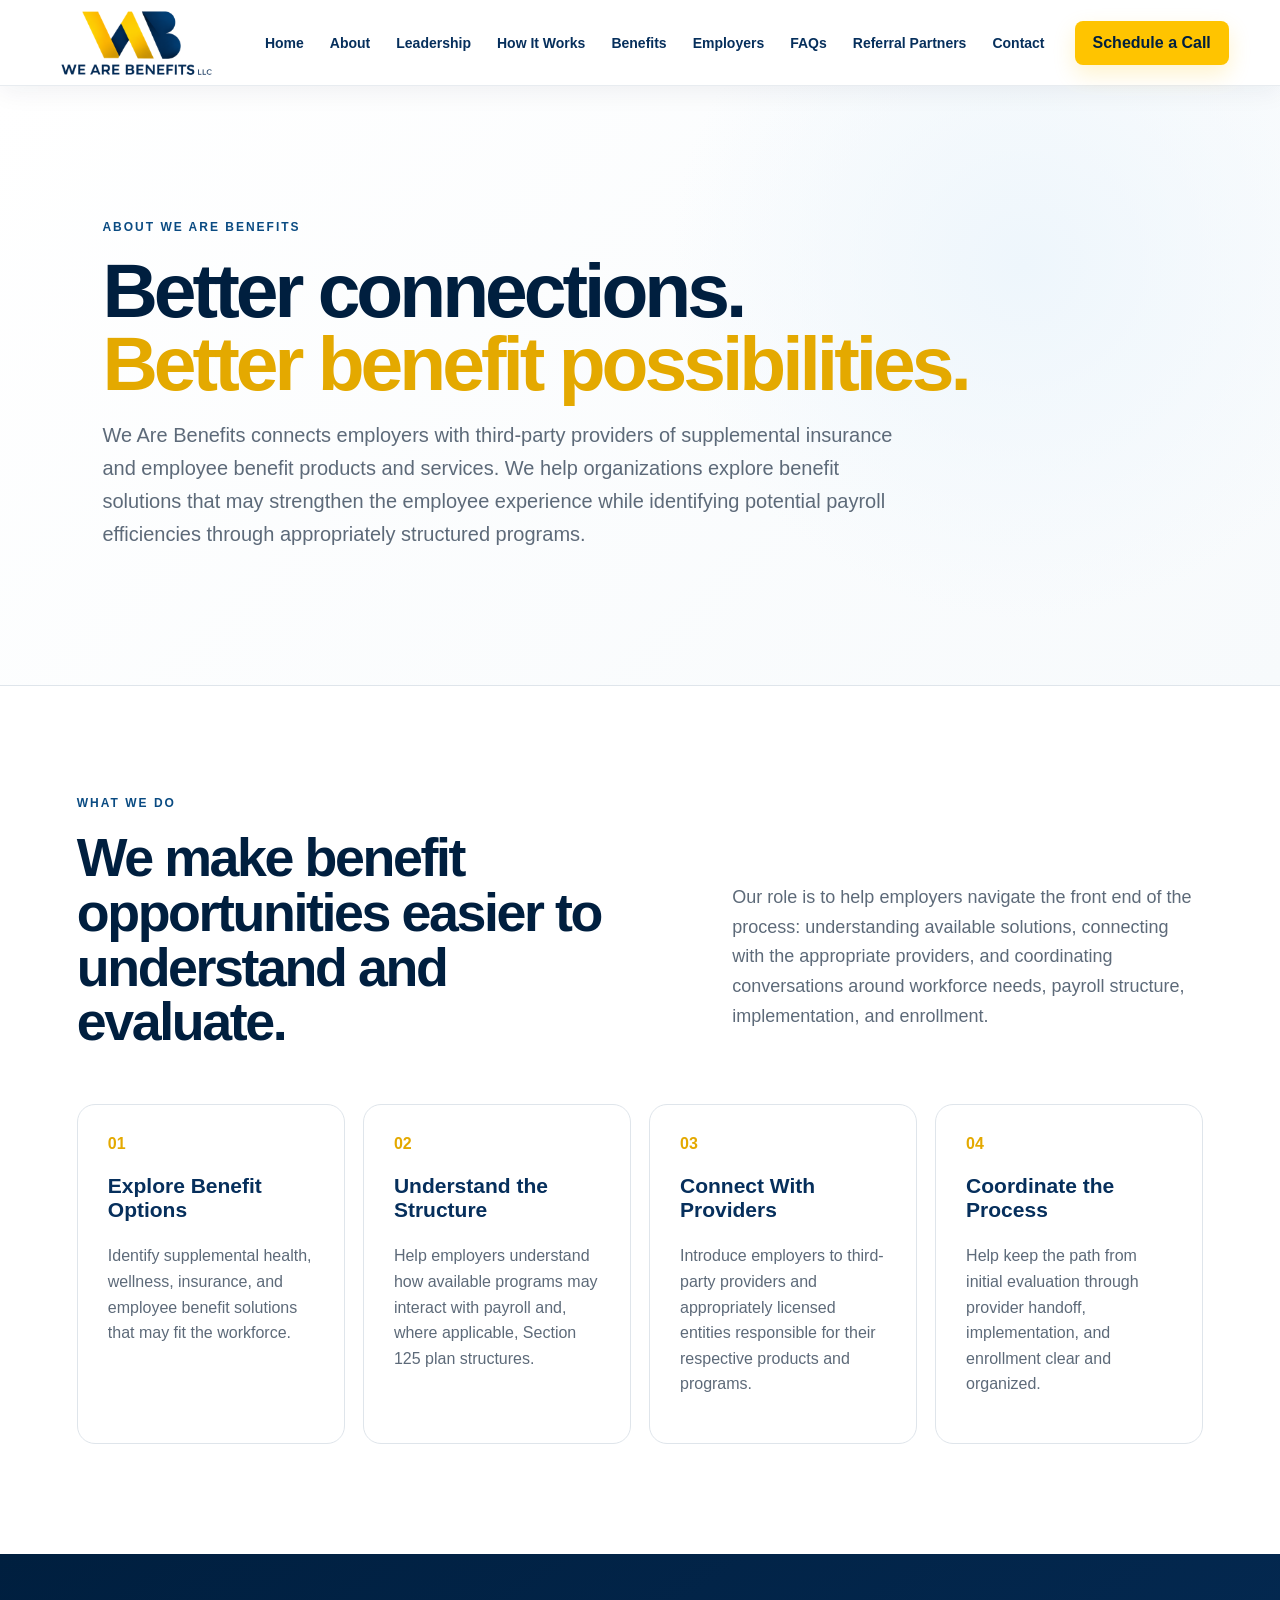
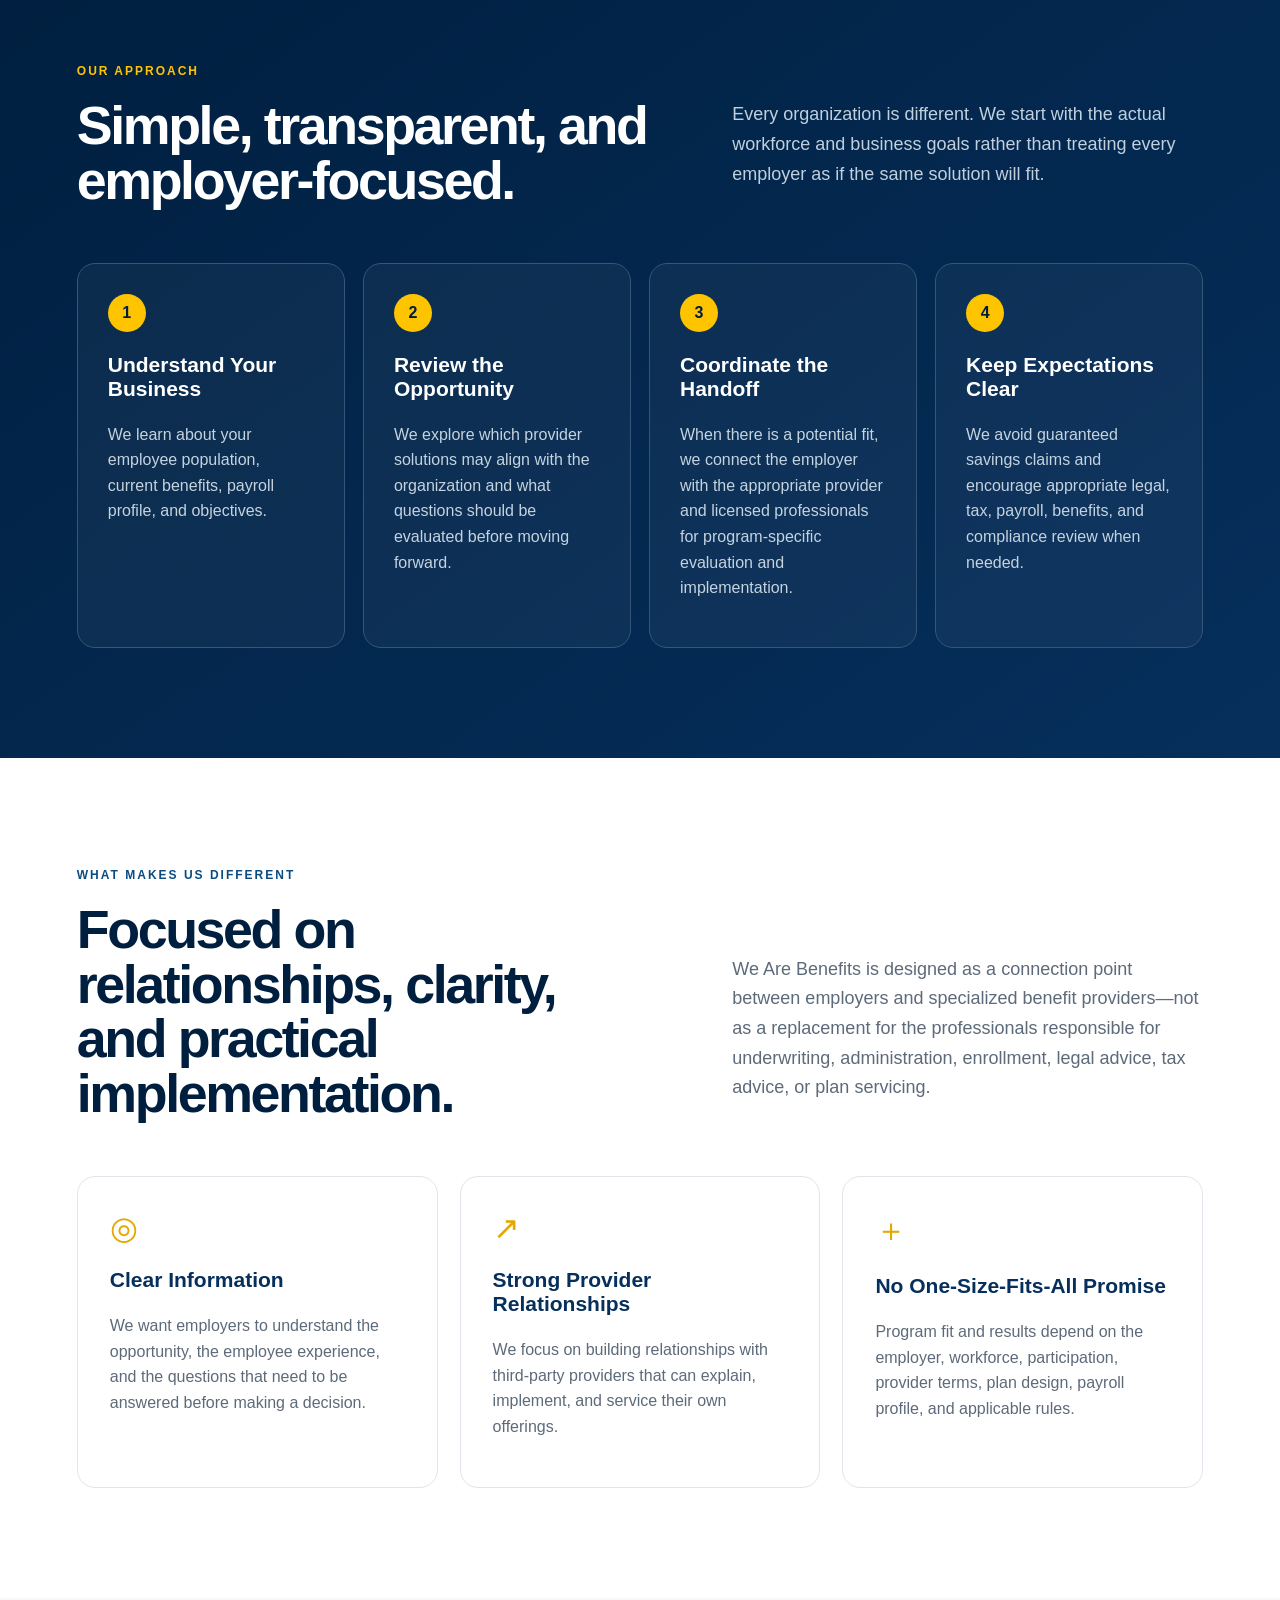
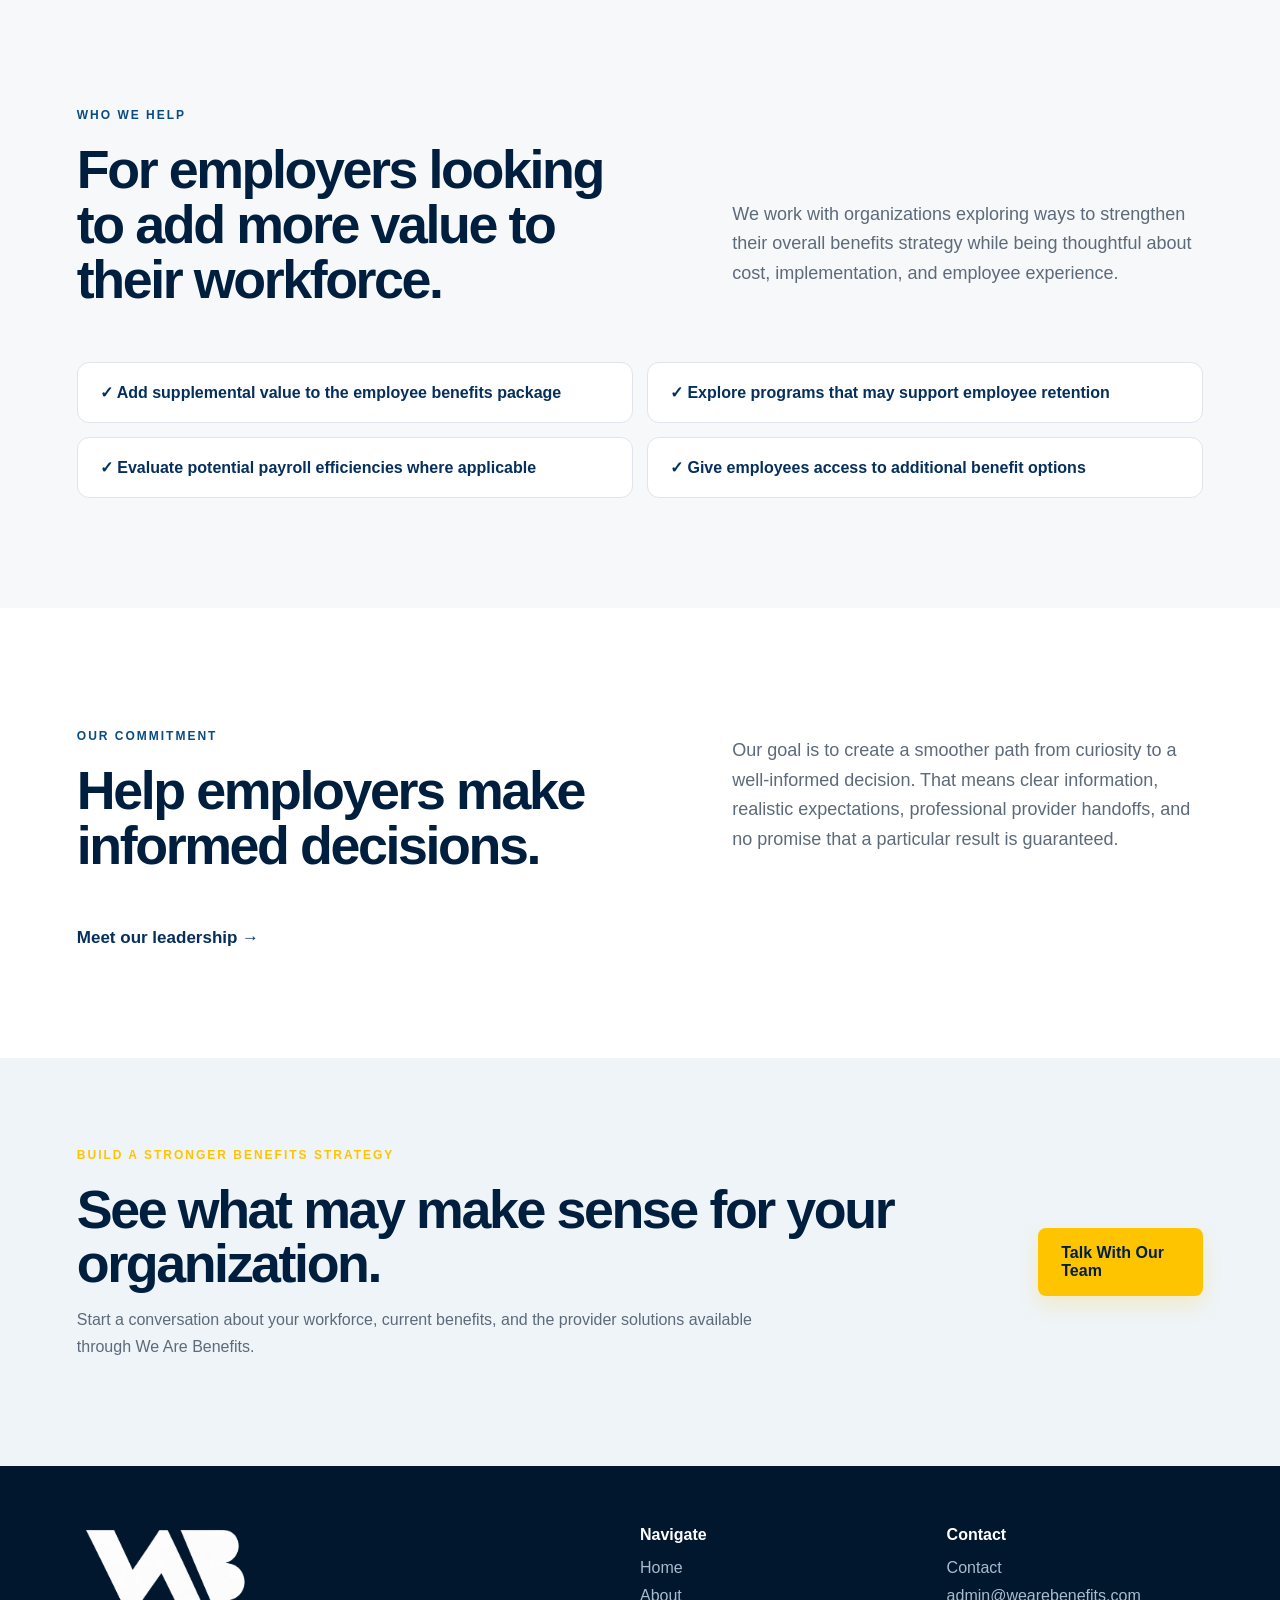
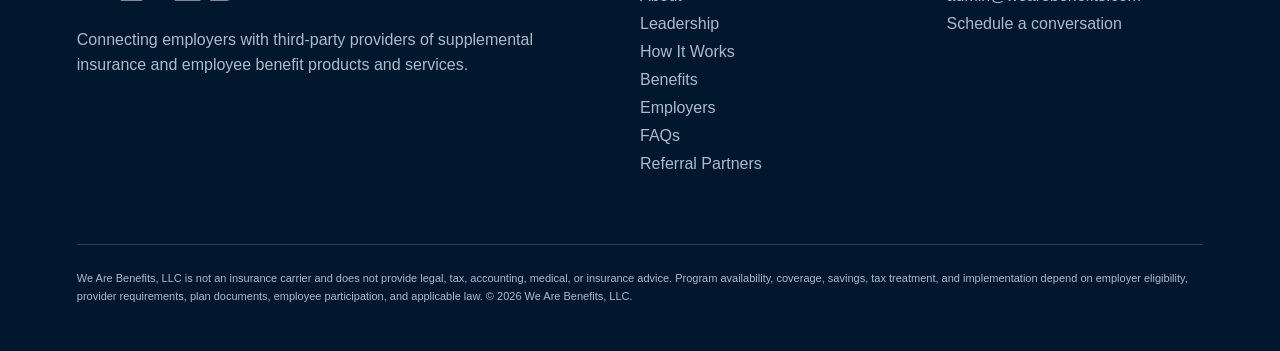
==== commit 4f81f081: "Add files via upload" ====
--- a/about.html
+++ b/about.html
@@ -1,4 +1,4 @@
-<!doctype html><html lang="en"><head><meta charset="utf-8"><meta name="viewport" content="width=device-width,initial-scale=1"><link rel="stylesheet" href="styles.css"><link rel="stylesheet" href="pages-additions.css"><title>About | We Are Benefits</title></head><body><header class="site-header"><a class="brand" href="index.html"><img src="wab-logo-yb-with-name.png" alt="We Are Benefits LLC"></a><button class="menu" aria-label="Toggle menu">☰</button><nav><a href="about.html">About</a><a href="leadership.html">Leadership</a><a href="index.html#how">How It Works</a><a href="index.html#benefits">Benefits</a><a href="index.html#employers">Employers</a><a href="faq.html">FAQs</a><a href="referral-partners.html">Referral Partners</a></nav><a class="btn btn-small" href="mailto:admin@wearebenefits.com">Schedule a Call</a></header><main class="subpage">
+<!doctype html><html lang="en"><head><meta charset="utf-8"><meta name="viewport" content="width=device-width,initial-scale=1"><link rel="stylesheet" href="styles.css"><link rel="stylesheet" href="pages-additions.css"><title>About | We Are Benefits</title></head><body><header class="site-header"><a class="brand" href="index.html"><img src="wab-logo-yb-with-name.png" alt="We Are Benefits LLC"></a><button class="menu" aria-label="Toggle menu">☰</button><nav><a href="index.html">Home</a><a href="about.html">About</a><a href="leadership.html">Leadership</a><a href="index.html#how">How It Works</a><a href="index.html#benefits">Benefits</a><a href="index.html#employers">Employers</a><a href="faq.html">FAQs</a><a href="referral-partners.html">Referral Partners</a><a href="index.html#contact">Contact</a></nav><a class="btn btn-small" href="index.html#contact">Schedule a Call</a></header><main class="subpage">
 <section class="page-hero"><div class="eyebrow">ABOUT WE ARE BENEFITS</div><h1>Better connections.<br><span>Better benefit possibilities.</span></h1><p>We Are Benefits connects employers with third-party providers of supplemental insurance and employee benefit products and services. We help organizations explore benefit solutions that may strengthen the employee experience while identifying potential payroll efficiencies through appropriately structured programs.</p></section>
 <section class="section"><div class="section-head"><div><div class="eyebrow">WHAT WE DO</div><h2>We make benefit opportunities easier to understand and evaluate.</h2></div><p>Our role is to help employers navigate the front end of the process: understanding available solutions, connecting with the appropriate providers, and coordinating conversations around workforce needs, payroll structure, implementation, and enrollment.</p></div><div class="about-points"><article><span>01</span><h3>Explore Benefit Options</h3><p>Identify supplemental health, wellness, insurance, and employee benefit solutions that may fit the workforce.</p></article><article><span>02</span><h3>Understand the Structure</h3><p>Help employers understand how available programs may interact with payroll and, where applicable, Section 125 plan structures.</p></article><article><span>03</span><h3>Connect With Providers</h3><p>Introduce employers to third-party providers and appropriately licensed entities responsible for their respective products and programs.</p></article><article><span>04</span><h3>Coordinate the Process</h3><p>Help keep the path from initial evaluation through provider handoff, implementation, and enrollment clear and organized.</p></article></div></section>
 <section class="navy-section"><div class="section-head light"><div><div class="eyebrow gold">OUR APPROACH</div><h2>Simple, transparent, and employer-focused.</h2></div><p>Every organization is different. We start with the actual workforce and business goals rather than treating every employer as if the same solution will fit.</p></div><div class="approach-grid"><article><b>1</b><h3>Understand Your Business</h3><p>We learn about your employee population, current benefits, payroll profile, and objectives.</p></article><article><b>2</b><h3>Review the Opportunity</h3><p>We explore which provider solutions may align with the organization and what questions should be evaluated before moving forward.</p></article><article><b>3</b><h3>Coordinate the Handoff</h3><p>When there is a potential fit, we connect the employer with the appropriate provider and licensed professionals for program-specific evaluation and implementation.</p></article><article><b>4</b><h3>Keep Expectations Clear</h3><p>We avoid guaranteed savings claims and encourage appropriate legal, tax, payroll, benefits, and compliance review when needed.</p></article></div></section>
@@ -6,4 +6,4 @@
 <section class="process"><div class="section-head"><div><div class="eyebrow">WHO WE HELP</div><h2>For employers looking to add more value to their workforce.</h2></div><p>We work with organizations exploring ways to strengthen their overall benefits strategy while being thoughtful about cost, implementation, and employee experience.</p></div><div class="about-checks"><div>✓ Add supplemental value to the employee benefits package</div><div>✓ Explore programs that may support employee retention</div><div>✓ Evaluate potential payroll efficiencies where applicable</div><div>✓ Give employees access to additional benefit options</div></div></section>
 <section class="section commitment"><div class="section-head"><div><div class="eyebrow">OUR COMMITMENT</div><h2>Help employers make informed decisions.</h2></div><p>Our goal is to create a smoother path from curiosity to a well-informed decision. That means clear information, realistic expectations, professional provider handoffs, and no promise that a particular result is guaranteed.</p></div><a class="text-link" href="leadership.html">Meet our leadership →</a></section>
 <section class="partners"><div><div class="eyebrow gold">BUILD A STRONGER BENEFITS STRATEGY</div><h2>See what may make sense for your organization.</h2><p>Start a conversation about your workforce, current benefits, and the provider solutions available through We Are Benefits.</p></div><a class="btn" href="mailto:admin@wearebenefits.com">Talk With Our Team</a></section></main>
-<footer><div><img src="WAB_Logo_YW.png" alt="We Are Benefits LLC"><p>Connecting employers with third-party providers of supplemental insurance and employee benefit products and services.</p></div><div><b>Navigate</b><a href="about.html">About</a><a href="leadership.html">Leadership</a><a href="index.html#benefits">Benefits</a><a href="faq.html">FAQs</a><a href="referral-partners.html">Referral Partners</a></div><div><b>Contact</b><a href="mailto:admin@wearebenefits.com">admin@wearebenefits.com</a><a href="mailto:admin@wearebenefits.com">Schedule a conversation</a></div><p class="legal">We Are Benefits, LLC is not an insurance carrier and does not provide legal, tax, accounting, medical, or insurance advice. Program availability, coverage, savings, tax treatment, and implementation depend on employer eligibility, provider requirements, plan documents, employee participation, and applicable law. © 2026 We Are Benefits, LLC.</p></footer><script src="script.js"></script></body></html>+<footer><div><img src="WAB_Logo_YW.png" alt="We Are Benefits LLC"><p>Connecting employers with third-party providers of supplemental insurance and employee benefit products and services.</p></div><div><b>Navigate</b><a href="index.html">Home</a><a href="about.html">About</a><a href="leadership.html">Leadership</a><a href="index.html#how">How It Works</a><a href="index.html#benefits">Benefits</a><a href="index.html#employers">Employers</a><a href="faq.html">FAQs</a><a href="referral-partners.html">Referral Partners</a></div><div><b>Contact</b><a href="index.html#contact">Contact</a><a href="mailto:admin@wearebenefits.com">admin@wearebenefits.com</a><a href="index.html#contact">Schedule a conversation</a></div><p class="legal">We Are Benefits, LLC is not an insurance carrier and does not provide legal, tax, accounting, medical, or insurance advice. Program availability, coverage, savings, tax treatment, and implementation depend on employer eligibility, provider requirements, plan documents, employee participation, and applicable law. © 2026 We Are Benefits, LLC.</p></footer><script src="script.js"></script></body></html>
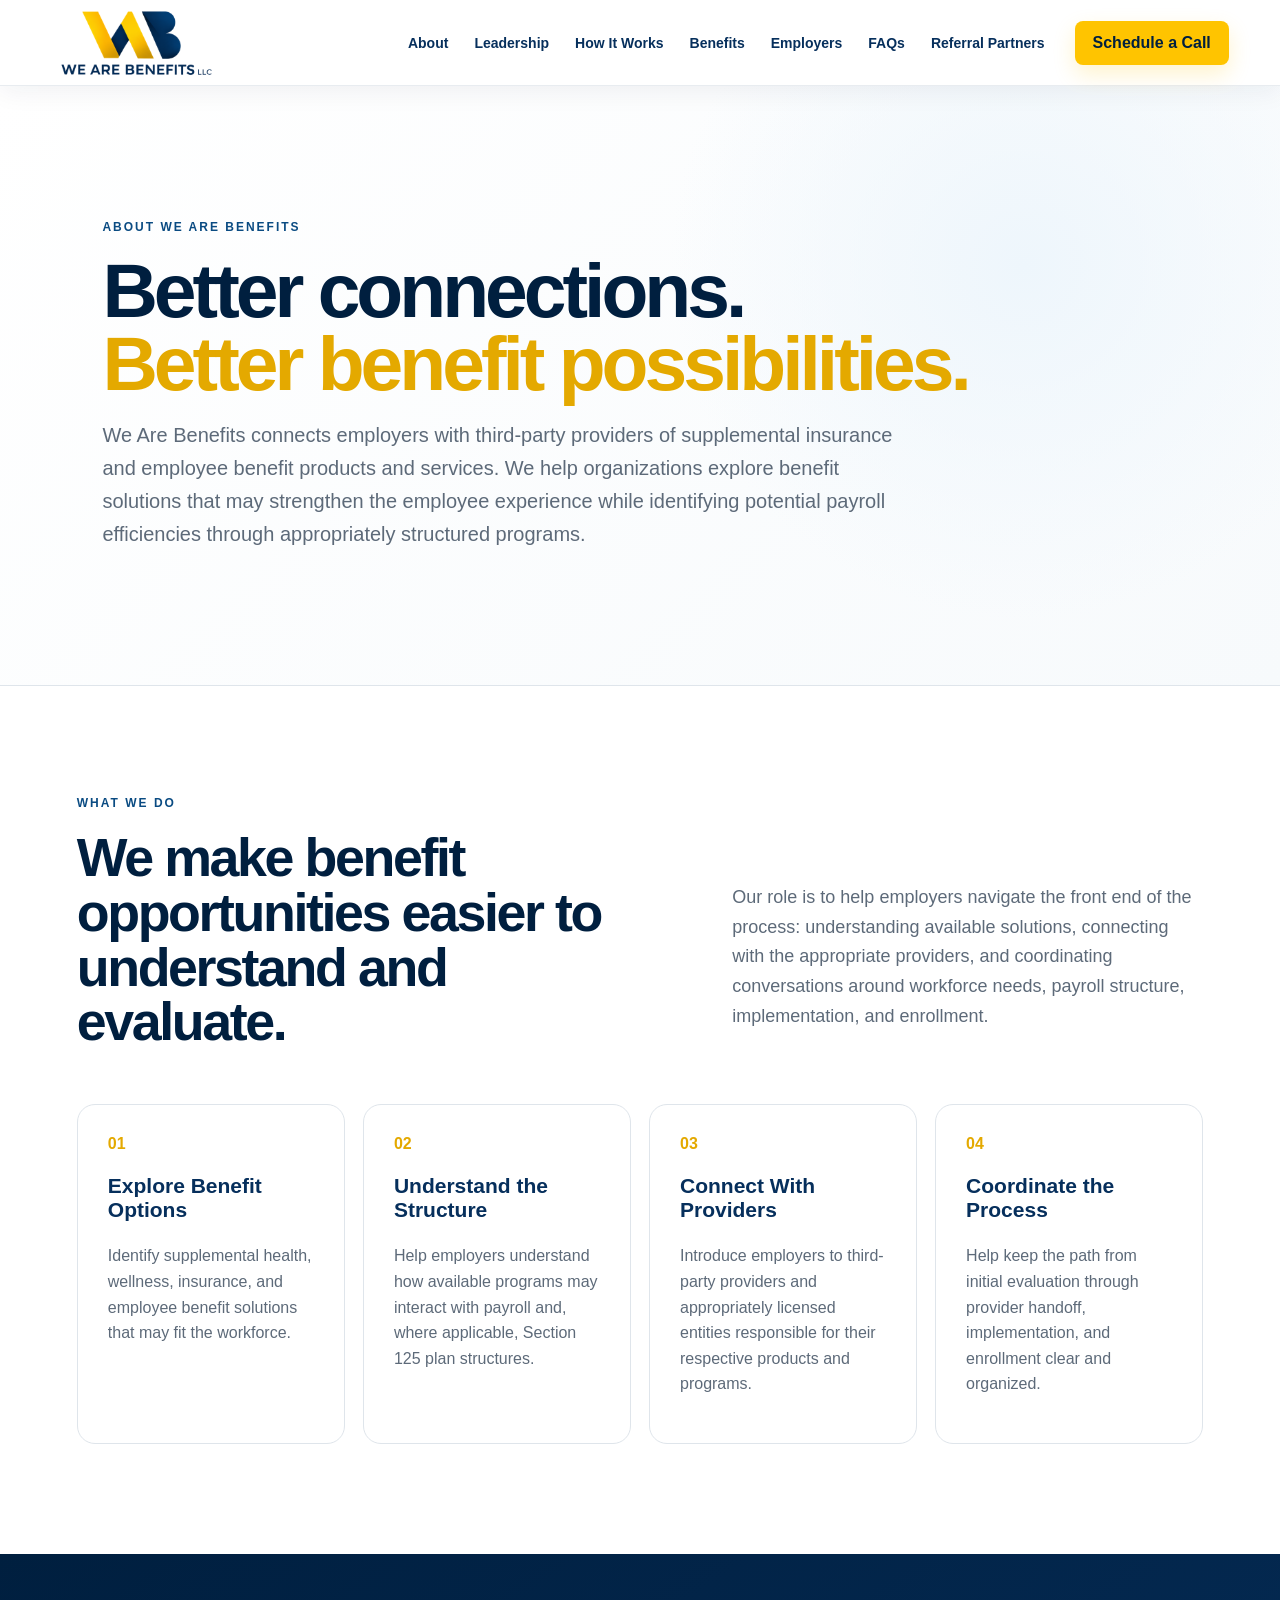
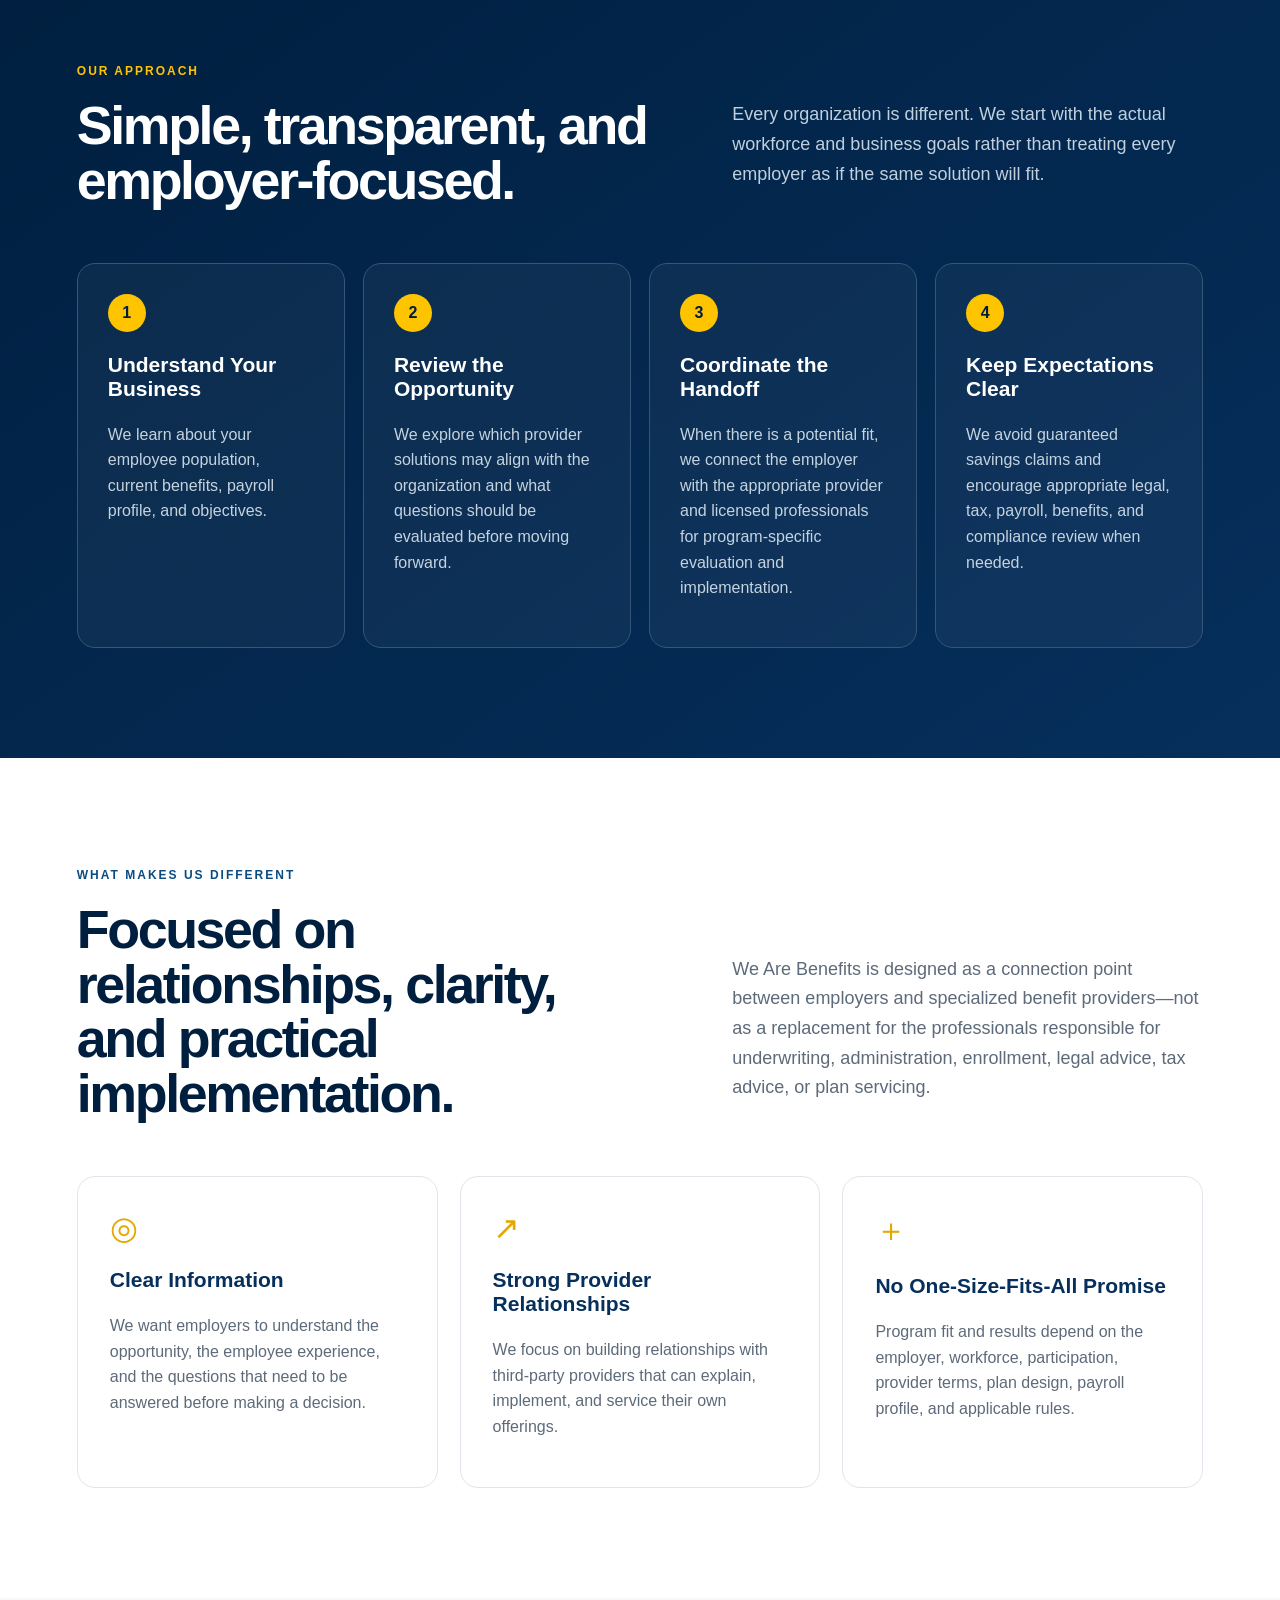
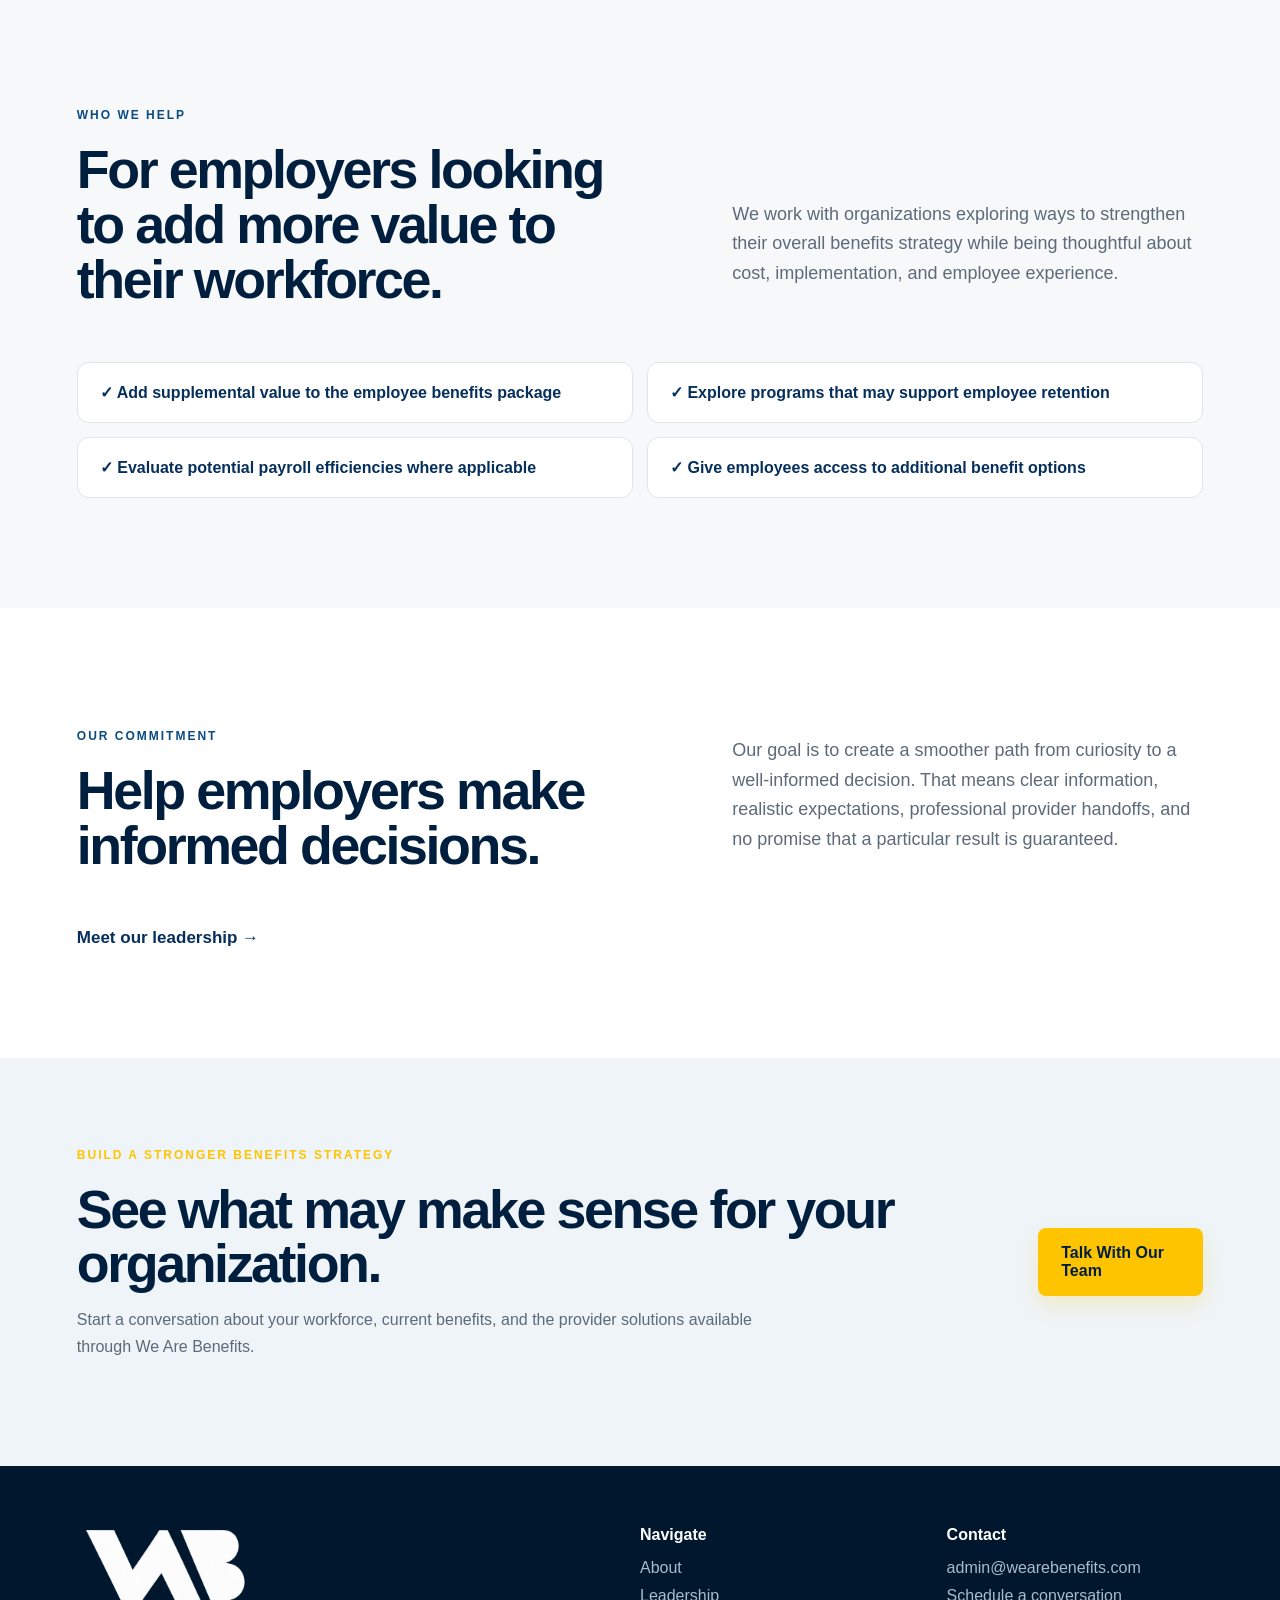
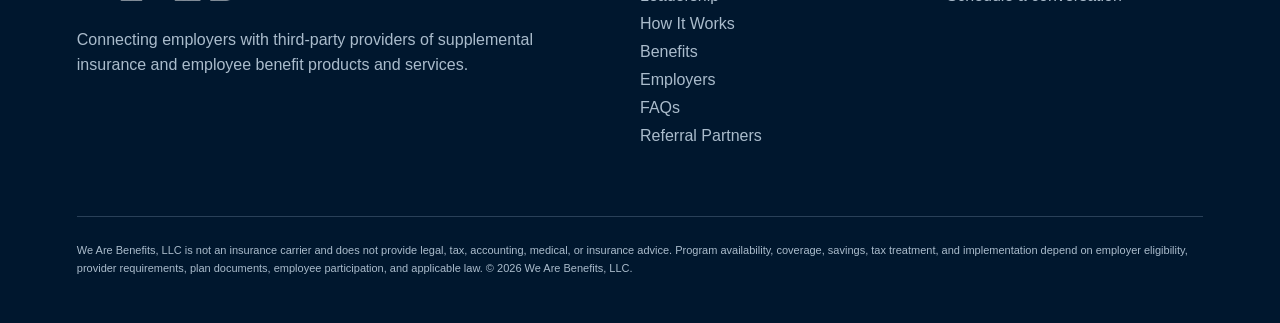
==== commit 8683f574: "Add files via upload" ====
--- a/about.html
+++ b/about.html
@@ -1,9 +1,351 @@
-<!doctype html><html lang="en"><head><meta charset="utf-8"><meta name="viewport" content="width=device-width,initial-scale=1"><link rel="stylesheet" href="styles.css"><link rel="stylesheet" href="pages-additions.css"><title>About | We Are Benefits</title></head><body><header class="site-header"><a class="brand" href="index.html"><img src="wab-logo-yb-with-name.png" alt="We Are Benefits LLC"></a><button class="menu" aria-label="Toggle menu">☰</button><nav><a href="index.html">Home</a><a href="about.html">About</a><a href="leadership.html">Leadership</a><a href="index.html#how">How It Works</a><a href="index.html#benefits">Benefits</a><a href="index.html#employers">Employers</a><a href="faq.html">FAQs</a><a href="referral-partners.html">Referral Partners</a><a href="index.html#contact">Contact</a></nav><a class="btn btn-small" href="index.html#contact">Schedule a Call</a></header><main class="subpage">
-<section class="page-hero"><div class="eyebrow">ABOUT WE ARE BENEFITS</div><h1>Better connections.<br><span>Better benefit possibilities.</span></h1><p>We Are Benefits connects employers with third-party providers of supplemental insurance and employee benefit products and services. We help organizations explore benefit solutions that may strengthen the employee experience while identifying potential payroll efficiencies through appropriately structured programs.</p></section>
-<section class="section"><div class="section-head"><div><div class="eyebrow">WHAT WE DO</div><h2>We make benefit opportunities easier to understand and evaluate.</h2></div><p>Our role is to help employers navigate the front end of the process: understanding available solutions, connecting with the appropriate providers, and coordinating conversations around workforce needs, payroll structure, implementation, and enrollment.</p></div><div class="about-points"><article><span>01</span><h3>Explore Benefit Options</h3><p>Identify supplemental health, wellness, insurance, and employee benefit solutions that may fit the workforce.</p></article><article><span>02</span><h3>Understand the Structure</h3><p>Help employers understand how available programs may interact with payroll and, where applicable, Section 125 plan structures.</p></article><article><span>03</span><h3>Connect With Providers</h3><p>Introduce employers to third-party providers and appropriately licensed entities responsible for their respective products and programs.</p></article><article><span>04</span><h3>Coordinate the Process</h3><p>Help keep the path from initial evaluation through provider handoff, implementation, and enrollment clear and organized.</p></article></div></section>
-<section class="navy-section"><div class="section-head light"><div><div class="eyebrow gold">OUR APPROACH</div><h2>Simple, transparent, and employer-focused.</h2></div><p>Every organization is different. We start with the actual workforce and business goals rather than treating every employer as if the same solution will fit.</p></div><div class="approach-grid"><article><b>1</b><h3>Understand Your Business</h3><p>We learn about your employee population, current benefits, payroll profile, and objectives.</p></article><article><b>2</b><h3>Review the Opportunity</h3><p>We explore which provider solutions may align with the organization and what questions should be evaluated before moving forward.</p></article><article><b>3</b><h3>Coordinate the Handoff</h3><p>When there is a potential fit, we connect the employer with the appropriate provider and licensed professionals for program-specific evaluation and implementation.</p></article><article><b>4</b><h3>Keep Expectations Clear</h3><p>We avoid guaranteed savings claims and encourage appropriate legal, tax, payroll, benefits, and compliance review when needed.</p></article></div></section>
-<section class="section"><div class="section-head"><div><div class="eyebrow">WHAT MAKES US DIFFERENT</div><h2>Focused on relationships, clarity, and practical implementation.</h2></div><p>We Are Benefits is designed as a connection point between employers and specialized benefit providers—not as a replacement for the professionals responsible for underwriting, administration, enrollment, legal advice, tax advice, or plan servicing.</p></div><div class="three"><article><div class="icon">◎</div><h3>Clear Information</h3><p>We want employers to understand the opportunity, the employee experience, and the questions that need to be answered before making a decision.</p></article><article><div class="icon">↗</div><h3>Strong Provider Relationships</h3><p>We focus on building relationships with third-party providers that can explain, implement, and service their own offerings.</p></article><article><div class="icon">＋</div><h3>No One-Size-Fits-All Promise</h3><p>Program fit and results depend on the employer, workforce, participation, provider terms, plan design, payroll profile, and applicable rules.</p></article></div></section>
-<section class="process"><div class="section-head"><div><div class="eyebrow">WHO WE HELP</div><h2>For employers looking to add more value to their workforce.</h2></div><p>We work with organizations exploring ways to strengthen their overall benefits strategy while being thoughtful about cost, implementation, and employee experience.</p></div><div class="about-checks"><div>✓ Add supplemental value to the employee benefits package</div><div>✓ Explore programs that may support employee retention</div><div>✓ Evaluate potential payroll efficiencies where applicable</div><div>✓ Give employees access to additional benefit options</div></div></section>
-<section class="section commitment"><div class="section-head"><div><div class="eyebrow">OUR COMMITMENT</div><h2>Help employers make informed decisions.</h2></div><p>Our goal is to create a smoother path from curiosity to a well-informed decision. That means clear information, realistic expectations, professional provider handoffs, and no promise that a particular result is guaranteed.</p></div><a class="text-link" href="leadership.html">Meet our leadership →</a></section>
-<section class="partners"><div><div class="eyebrow gold">BUILD A STRONGER BENEFITS STRATEGY</div><h2>See what may make sense for your organization.</h2><p>Start a conversation about your workforce, current benefits, and the provider solutions available through We Are Benefits.</p></div><a class="btn" href="mailto:admin@wearebenefits.com">Talk With Our Team</a></section></main>
-<footer><div><img src="WAB_Logo_YW.png" alt="We Are Benefits LLC"><p>Connecting employers with third-party providers of supplemental insurance and employee benefit products and services.</p></div><div><b>Navigate</b><a href="index.html">Home</a><a href="about.html">About</a><a href="leadership.html">Leadership</a><a href="index.html#how">How It Works</a><a href="index.html#benefits">Benefits</a><a href="index.html#employers">Employers</a><a href="faq.html">FAQs</a><a href="referral-partners.html">Referral Partners</a></div><div><b>Contact</b><a href="index.html#contact">Contact</a><a href="mailto:admin@wearebenefits.com">admin@wearebenefits.com</a><a href="index.html#contact">Schedule a conversation</a></div><p class="legal">We Are Benefits, LLC is not an insurance carrier and does not provide legal, tax, accounting, medical, or insurance advice. Program availability, coverage, savings, tax treatment, and implementation depend on employer eligibility, provider requirements, plan documents, employee participation, and applicable law. © 2026 We Are Benefits, LLC.</p></footer><script src="script.js"></script></body></html>+<!DOCTYPE html>
+<html lang="en">
+ <head>
+  <meta charset="utf-8"/>
+  <meta content="width=device-width,initial-scale=1" name="viewport"/>
+  <link href="styles.css" rel="stylesheet"/>
+  <link href="pages-additions.css" rel="stylesheet"/>
+  <title>
+   About | We Are Benefits
+  </title>
+ </head>
+ <body>
+  <header class="site-header">
+   <a class="brand" href="index.html">
+    <img alt="We Are Benefits LLC" src="wab-logo-yb-with-name.png"/>
+   </a>
+   <button aria-label="Toggle menu" class="menu">
+    ☰
+   </button>
+   <nav>
+    <a href="about.html">
+     About
+    </a>
+    <a href="leadership.html">
+     Leadership
+    </a>
+    <a href="index.html#how">
+     How It Works
+    </a>
+    <a href="index.html#benefits">
+     Benefits
+    </a>
+    <a href="index.html#employers">
+     Employers
+    </a>
+    <a href="faq.html">
+     FAQs
+    </a>
+    <a href="referral-partners.html">
+     Referral Partners
+    </a>
+   </nav>
+   <a class="btn btn-small" href="index.html#contact">
+    Schedule a Call
+   </a>
+  </header>
+  <main class="subpage">
+   <section class="page-hero">
+    <div class="eyebrow">
+     ABOUT WE ARE BENEFITS
+    </div>
+    <h1>
+     Better connections.
+     <br/>
+     <span>
+      Better benefit possibilities.
+     </span>
+    </h1>
+    <p>
+     We Are Benefits connects employers with third-party providers of supplemental insurance and employee benefit products and services. We help organizations explore benefit solutions that may strengthen the employee experience while identifying potential payroll efficiencies through appropriately structured programs.
+    </p>
+   </section>
+   <section class="section">
+    <div class="section-head">
+     <div>
+      <div class="eyebrow">
+       WHAT WE DO
+      </div>
+      <h2>
+       We make benefit opportunities easier to understand and evaluate.
+      </h2>
+     </div>
+     <p>
+      Our role is to help employers navigate the front end of the process: understanding available solutions, connecting with the appropriate providers, and coordinating conversations around workforce needs, payroll structure, implementation, and enrollment.
+     </p>
+    </div>
+    <div class="about-points">
+     <article>
+      <span>
+       01
+      </span>
+      <h3>
+       Explore Benefit Options
+      </h3>
+      <p>
+       Identify supplemental health, wellness, insurance, and employee benefit solutions that may fit the workforce.
+      </p>
+     </article>
+     <article>
+      <span>
+       02
+      </span>
+      <h3>
+       Understand the Structure
+      </h3>
+      <p>
+       Help employers understand how available programs may interact with payroll and, where applicable, Section 125 plan structures.
+      </p>
+     </article>
+     <article>
+      <span>
+       03
+      </span>
+      <h3>
+       Connect With Providers
+      </h3>
+      <p>
+       Introduce employers to third-party providers and appropriately licensed entities responsible for their respective products and programs.
+      </p>
+     </article>
+     <article>
+      <span>
+       04
+      </span>
+      <h3>
+       Coordinate the Process
+      </h3>
+      <p>
+       Help keep the path from initial evaluation through provider handoff, implementation, and enrollment clear and organized.
+      </p>
+     </article>
+    </div>
+   </section>
+   <section class="navy-section">
+    <div class="section-head light">
+     <div>
+      <div class="eyebrow gold">
+       OUR APPROACH
+      </div>
+      <h2>
+       Simple, transparent, and employer-focused.
+      </h2>
+     </div>
+     <p>
+      Every organization is different. We start with the actual workforce and business goals rather than treating every employer as if the same solution will fit.
+     </p>
+    </div>
+    <div class="approach-grid">
+     <article>
+      <b>
+       1
+      </b>
+      <h3>
+       Understand Your Business
+      </h3>
+      <p>
+       We learn about your employee population, current benefits, payroll profile, and objectives.
+      </p>
+     </article>
+     <article>
+      <b>
+       2
+      </b>
+      <h3>
+       Review the Opportunity
+      </h3>
+      <p>
+       We explore which provider solutions may align with the organization and what questions should be evaluated before moving forward.
+      </p>
+     </article>
+     <article>
+      <b>
+       3
+      </b>
+      <h3>
+       Coordinate the Handoff
+      </h3>
+      <p>
+       When there is a potential fit, we connect the employer with the appropriate provider and licensed professionals for program-specific evaluation and implementation.
+      </p>
+     </article>
+     <article>
+      <b>
+       4
+      </b>
+      <h3>
+       Keep Expectations Clear
+      </h3>
+      <p>
+       We avoid guaranteed savings claims and encourage appropriate legal, tax, payroll, benefits, and compliance review when needed.
+      </p>
+     </article>
+    </div>
+   </section>
+   <section class="section">
+    <div class="section-head">
+     <div>
+      <div class="eyebrow">
+       WHAT MAKES US DIFFERENT
+      </div>
+      <h2>
+       Focused on relationships, clarity, and practical implementation.
+      </h2>
+     </div>
+     <p>
+      We Are Benefits is designed as a connection point between employers and specialized benefit providers&mdash;not as a replacement for the professionals responsible for underwriting, administration, enrollment, legal advice, tax advice, or plan servicing.
+     </p>
+    </div>
+    <div class="three">
+     <article>
+      <div class="icon">
+       ◎
+      </div>
+      <h3>
+       Clear Information
+      </h3>
+      <p>
+       We want employers to understand the opportunity, the employee experience, and the questions that need to be answered before making a decision.
+      </p>
+     </article>
+     <article>
+      <div class="icon">
+       &nearrow;
+      </div>
+      <h3>
+       Strong Provider Relationships
+      </h3>
+      <p>
+       We focus on building relationships with third-party providers that can explain, implement, and service their own offerings.
+      </p>
+     </article>
+     <article>
+      <div class="icon">
+       ＋
+      </div>
+      <h3>
+       No One-Size-Fits-All Promise
+      </h3>
+      <p>
+       Program fit and results depend on the employer, workforce, participation, provider terms, plan design, payroll profile, and applicable rules.
+      </p>
+     </article>
+    </div>
+   </section>
+   <section class="process">
+    <div class="section-head">
+     <div>
+      <div class="eyebrow">
+       WHO WE HELP
+      </div>
+      <h2>
+       For employers looking to add more value to their workforce.
+      </h2>
+     </div>
+     <p>
+      We work with organizations exploring ways to strengthen their overall benefits strategy while being thoughtful about cost, implementation, and employee experience.
+     </p>
+    </div>
+    <div class="about-checks">
+     <div>
+      &checkmark; Add supplemental value to the employee benefits package
+     </div>
+     <div>
+      &checkmark; Explore programs that may support employee retention
+     </div>
+     <div>
+      &checkmark; Evaluate potential payroll efficiencies where applicable
+     </div>
+     <div>
+      &checkmark; Give employees access to additional benefit options
+     </div>
+    </div>
+   </section>
+   <section class="section commitment">
+    <div class="section-head">
+     <div>
+      <div class="eyebrow">
+       OUR COMMITMENT
+      </div>
+      <h2>
+       Help employers make informed decisions.
+      </h2>
+     </div>
+     <p>
+      Our goal is to create a smoother path from curiosity to a well-informed decision. That means clear information, realistic expectations, professional provider handoffs, and no promise that a particular result is guaranteed.
+     </p>
+    </div>
+    <a class="text-link" href="leadership.html">
+     Meet our leadership &rarr;
+    </a>
+   </section>
+   <section class="partners">
+    <div>
+     <div class="eyebrow gold">
+      BUILD A STRONGER BENEFITS STRATEGY
+     </div>
+     <h2>
+      See what may make sense for your organization.
+     </h2>
+     <p>
+      Start a conversation about your workforce, current benefits, and the provider solutions available through We Are Benefits.
+     </p>
+    </div>
+    <a class="btn" href="mailto:admin@wearebenefits.com">
+     Talk With Our Team
+    </a>
+   </section>
+  </main>
+  <footer>
+   <div>
+    <img alt="We Are Benefits LLC" src="WAB_Logo_YW.png"/>
+    <p>
+     Connecting employers with third-party providers of supplemental insurance and employee benefit products and services.
+    </p>
+   </div>
+   <div>
+    <b>
+     Navigate
+    </b>
+    <a href="about.html">
+     About
+    </a>
+    <a href="leadership.html">
+     Leadership
+    </a>
+    <a href="index.html#how">
+     How It Works
+    </a>
+    <a href="index.html#benefits">
+     Benefits
+    </a>
+    <a href="index.html#employers">
+     Employers
+    </a>
+    <a href="faq.html">
+     FAQs
+    </a>
+    <a href="referral-partners.html">
+     Referral Partners
+    </a>
+   </div>
+   <div>
+    <b>
+     Contact
+    </b>
+    <a href="mailto:admin@wearebenefits.com">
+     admin@wearebenefits.com
+    </a>
+    <a href="index.html#contact">
+     Schedule a conversation
+    </a>
+   </div>
+   <p class="legal">
+    We Are Benefits, LLC is not an insurance carrier and does not provide legal, tax, accounting, medical, or insurance advice. Program availability, coverage, savings, tax treatment, and implementation depend on employer eligibility, provider requirements, plan documents, employee participation, and applicable law. &copy; 2026 We Are Benefits, LLC.
+   </p>
+  </footer>
+  <script src="script.js">
+  </script>
+ </body>
+</html>
+
